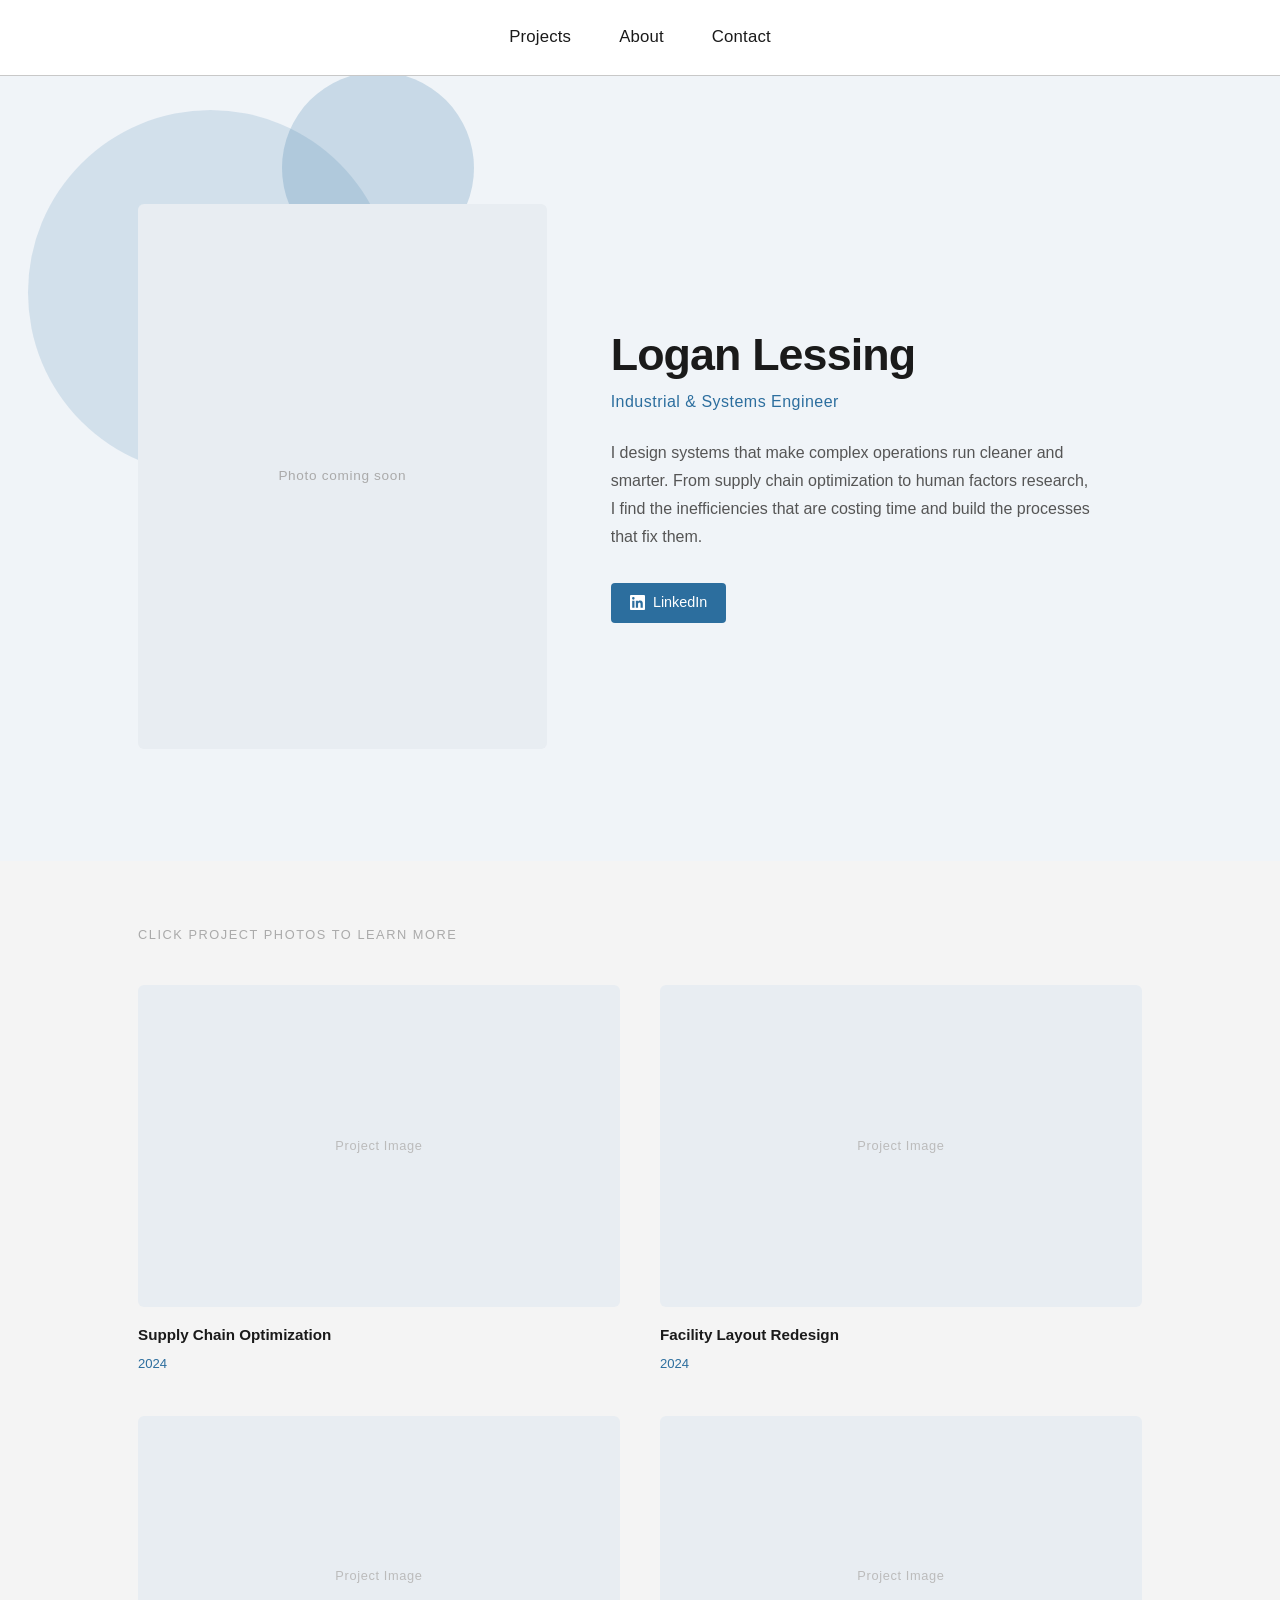
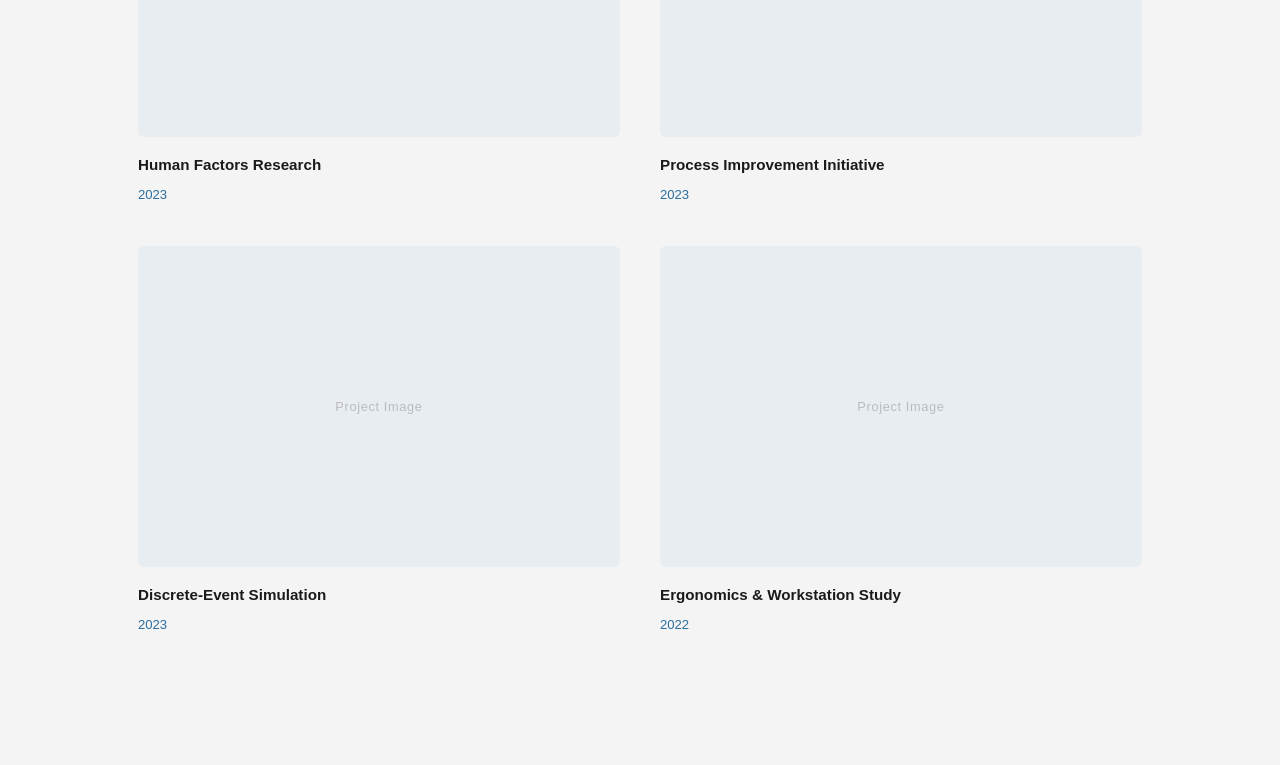
==== index.html @ df0fd189 "Base layout 6" ====
<!DOCTYPE html>
<html lang="en">
<head>
  <meta charset="UTF-8" />
  <meta name="viewport" content="width=device-width, initial-scale=1.0" />
  <title>Logan Lessing</title>
  <link rel="stylesheet" href="css/style.css" />
</head>
<body>

  <nav>
    <a class="nav-logo" href="index.html">Logan Lessing</a>
    <div class="nav-links">
      <a href="#projects">Projects</a>
      <a href="about.html">About</a>
      <a href="about.html#contact">Contact</a>
    </div>
  </nav>

  <!-- Hero -->
  <div class="hero-band">
  <section class="hero">
    <div class="hero-photo-wrap fade-up">
      <div class="deco-circles" aria-hidden="true">
        <span class="circle circle-1"></span>
        <span class="circle circle-2"></span>
        <span class="circle circle-3"></span>
      </div>
      <div class="hero-photo">
        <!-- Replace src with your actual photo, e.g. images/profile.jpg -->
        <img src="images/profile.jpg" alt="Logan Lessing"
             onerror="this.style.display='none'; this.nextElementSibling.style.display='block';" />
        <span class="placeholder-label">Photo coming soon</span>
      </div>
    </div>
    <div class="hero-text fade-up" style="transition-delay: 0.12s;">
      <h1>Logan Lessing</h1>
      <p class="title">Industrial &amp; Systems Engineer</p>
      <p class="bio">
        I design systems that make complex operations run cleaner and smarter.
        From supply chain optimization to human factors research, I find the inefficiencies
        that are costing time and build the processes that fix them.
      </p>
      <a class="linkedin-link" href="https://linkedin.com/in/loganlessing" target="_blank" rel="noopener">
        <svg width="15" height="15" viewBox="0 0 24 24" fill="currentColor" aria-hidden="true">
          <path d="M20.45 20.45h-3.55v-5.57c0-1.33-.03-3.04-1.85-3.04-1.86 0-2.14 1.45-2.14 2.95v5.66H9.36V9h3.41v1.56h.05c.47-.9 1.63-1.85 3.36-1.85 3.59 0 4.25 2.36 4.25 5.43v6.31zM5.34 7.43a2.06 2.06 0 1 1 0-4.12 2.06 2.06 0 0 1 0 4.12zm1.78 13.02H3.56V9h3.56v11.45zM22.23 0H1.77C.79 0 0 .77 0 1.72v20.56C0 23.23.79 24 1.77 24h20.46C23.21 24 24 23.23 24 22.28V1.72C24 .77 23.21 0 22.23 0z"/>
        </svg>
        LinkedIn
      </a>
    </div>
  </section>
  </div>

  <!-- Projects -->
  <section class="projects-section" id="projects">
    <div class="parallax-bg" aria-hidden="true"></div>
    <div class="projects-inner">
    <p class="section-label fade-up">Click project photos to learn more</p>

    <div class="project-grid">

      <a class="project-card fade-up" href="projects/supply-chain-optimization.html">
        <div class="card-image">
          <img src="images/supply-chain/cover.jpg" alt="Supply Chain Optimization"
               onerror="this.style.display='none'; this.nextElementSibling.style.display='block';" />
          <span class="placeholder-label">Project Image</span>
        </div>
        <div class="card-meta">
          <h3>Supply Chain Optimization</h3>
          <span class="year">2024</span>
        </div>
      </a>

      <a class="project-card fade-up" href="projects/facility-layout.html" style="transition-delay: 0.08s;">
        <div class="card-image">
          <img src="images/facility-layout/cover.jpg" alt="Facility Layout Redesign"
               onerror="this.style.display='none'; this.nextElementSibling.style.display='block';" />
          <span class="placeholder-label">Project Image</span>
        </div>
        <div class="card-meta">
          <h3>Facility Layout Redesign</h3>
          <span class="year">2024</span>
        </div>
      </a>

      <a class="project-card fade-up" href="projects/human-factors.html" style="transition-delay: 0.16s;">
        <div class="card-image">
          <img src="images/human-factors/cover.jpg" alt="Human Factors Research"
               onerror="this.style.display='none'; this.nextElementSibling.style.display='block';" />
          <span class="placeholder-label">Project Image</span>
        </div>
        <div class="card-meta">
          <h3>Human Factors Research</h3>
          <span class="year">2023</span>
        </div>
      </a>

      <a class="project-card fade-up" href="projects/process-improvement.html">
        <div class="card-image">
          <img src="images/process-improvement/cover.jpg" alt="Process Improvement"
               onerror="this.style.display='none'; this.nextElementSibling.style.display='block';" />
          <span class="placeholder-label">Project Image</span>
        </div>
        <div class="card-meta">
          <h3>Process Improvement Initiative</h3>
          <span class="year">2023</span>
        </div>
      </a>

      <a class="project-card fade-up" href="projects/simulation-model.html" style="transition-delay: 0.08s;">
        <div class="card-image">
          <img src="images/simulation-model/cover.jpg" alt="Simulation Model"
               onerror="this.style.display='none'; this.nextElementSibling.style.display='block';" />
          <span class="placeholder-label">Project Image</span>
        </div>
        <div class="card-meta">
          <h3>Discrete-Event Simulation</h3>
          <span class="year">2023</span>
        </div>
      </a>

      <a class="project-card fade-up" href="projects/ergonomics-study.html" style="transition-delay: 0.16s;">
        <div class="card-image">
          <img src="images/ergonomics-study/cover.jpg" alt="Ergonomics Study"
               onerror="this.style.display='none'; this.nextElementSibling.style.display='block';" />
          <span class="placeholder-label">Project Image</span>
        </div>
        <div class="card-meta">
          <h3>Ergonomics &amp; Workstation Study</h3>
          <span class="year">2022</span>
        </div>
      </a>

    </div>
    </div>
  </section>

  <script>
    const observer = new IntersectionObserver((entries) => {
      entries.forEach(entry => {
        if (entry.isIntersecting) {
          entry.target.classList.add('visible');
          observer.unobserve(entry.target);
        }
      });
    }, { threshold: 0.08 });

    document.querySelectorAll('.fade-up').forEach(el => observer.observe(el));

    // Parallax background on projects section
    const parallaxBg = document.querySelector('.parallax-bg');
    const projectsSection = document.querySelector('.projects-section');
    if (parallaxBg && projectsSection) {
      function updateParallax() {
        const rect = projectsSection.getBoundingClientRect();
        parallaxBg.style.transform = `translateY(${rect.top * 0.25}px)`;
      }
      window.addEventListener('scroll', updateParallax, { passive: true });
      updateParallax();
    }
  </script>

</body>
</html>
---- css/style.css ----
/* ── Reset & Base ── */
*, *::before, *::after {
  box-sizing: border-box;
  margin: 0;
  padding: 0;
}

html {
  scroll-behavior: smooth;
}

body {
  font-family: -apple-system, BlinkMacSystemFont, "Segoe UI", Helvetica, Arial, sans-serif;
  background: #ffffff;
  color: #1a1a1a;
  line-height: 1.6;
  font-size: 16px;
}

a {
  color: inherit;
  text-decoration: none;
}

img {
  display: block;
  max-width: 100%;
}

/* ── Nav ── */
nav {
  display: flex;
  align-items: center;
  justify-content: center;
  padding: 1.5rem 2rem;
  position: sticky;
  top: 0;
  background: rgba(255, 255, 255, 0.92);
  backdrop-filter: blur(8px);
  z-index: 100;
  border-bottom: 1px solid #c8c8c8;
}

.nav-logo {
  display: none;
}

.nav-links {
  display: flex;
  gap: 3rem;
}

.nav-links a {
  font-size: 1.05rem;
  font-weight: 500;
  color: #1a1a1a;
  letter-spacing: 0.01em;
  transition: color 0.2s;
}

.nav-links a:hover {
  color: #2c6e9e;
}

/* ── Decorative Circles ── */
.deco-circles {
  position: absolute;
  inset: 0;
  z-index: 0;
  pointer-events: none;
  overflow: visible;
}

.deco-circles .circle {
  position: absolute;
  border-radius: 50%;
  background: #2c6e9e;
}

.deco-circles .circle-1 { width: 72%; aspect-ratio: 1; opacity: 0.15; top: -8%; left: -12%; }
.deco-circles .circle-2 { width: 55%; aspect-ratio: 1; opacity: 0.12; top: 28%; left: 22%; }
.deco-circles .circle-3 { width: 38%; aspect-ratio: 1; opacity: 0.20; top: -14%; left: 38%; }

/* ── Scroll Fade-In ── */
.fade-up {
  opacity: 0;
  transform: translateY(24px);
  transition: opacity 0.6s ease, transform 0.6s ease;
}

.fade-up.visible {
  opacity: 1;
  transform: translateY(0);
}

/* ── Hero ── */
.hero-band {
  background: #f0f4f8;
}

.hero {
  display: grid;
  grid-template-columns: 1fr 1.3fr;
  gap: 4rem;
  align-items: center;
  max-width: 1100px;
  margin: 0 auto;
  padding: 8rem 3rem 7rem;
}

.hero-photo-wrap {
  position: relative;
}

.hero-photo-wrap > .deco-circles {
  top: -8%;
  left: -12%;
  width: 124%;
  height: 116%;
}

.hero-photo {
  position: relative;
  z-index: 1;
  width: 100%;
  aspect-ratio: 3 / 4;
  background: #e8edf2;
  border-radius: 6px;
  overflow: hidden;
  display: flex;
  align-items: center;
  justify-content: center;
}

.hero-photo img {
  width: 100%;
  height: 100%;
  object-fit: cover;
}

.hero-photo .placeholder-label {
  color: #aaa;
  font-size: 0.85rem;
  letter-spacing: 0.05em;
}

.hero-text h1 {
  font-size: 2.8rem;
  font-weight: 700;
  line-height: 1.15;
  letter-spacing: -0.02em;
  margin-bottom: 0.5rem;
}

.hero-text .title {
  font-size: 1rem;
  color: #2c6e9e;
  font-weight: 500;
  margin-bottom: 1.5rem;
  letter-spacing: 0.03em;
}

.hero-text .bio {
  font-size: 1rem;
  color: #555;
  line-height: 1.75;
  margin-bottom: 2rem;
  max-width: 480px;
}

.hero-text .linkedin-link {
  display: inline-flex;
  align-items: center;
  gap: 0.5rem;
  font-size: 0.9rem;
  font-weight: 500;
  color: #fff;
  background: #2c6e9e;
  padding: 0.55rem 1.2rem;
  border-radius: 4px;
  transition: background 0.2s;
}

.hero-text .linkedin-link:hover {
  background: #245d87;
}

/* ── Section Headers ── */
.section-header {
  max-width: 1100px;
  margin: 0 auto;
  padding: 0 3rem;
  margin-bottom: 2.5rem;
}

.section-header h2 {
  font-size: 1rem;
  font-weight: 500;
  color: #aaa;
  letter-spacing: 0.1em;
  text-transform: uppercase;
}

/* ── Project Grid ── */
.projects-section {
  position: relative;
  overflow: hidden;
  padding: 4rem 0 8rem;
}

.parallax-bg {
  position: absolute;
  top: -15%;
  left: 0;
  right: 0;
  bottom: -15%;
  background: #f4f4f4;
  z-index: 0;
  will-change: transform;
}

.projects-section > *:not(.parallax-bg) {
  position: relative;
  z-index: 1;
}

.projects-inner {
  max-width: 1100px;
  margin: 0 auto;
  padding: 0 3rem;
}

.projects-section .section-label {
  font-size: 0.8rem;
  font-weight: 500;
  color: #aaa;
  letter-spacing: 0.12em;
  text-transform: uppercase;
  margin-bottom: 2.5rem;
}

.project-grid {
  display: grid;
  grid-template-columns: repeat(2, 1fr);
  gap: 2.5rem;
}

.project-card {
  display: block;
  cursor: pointer;
}

.card-image {
  width: 100%;
  aspect-ratio: 3 / 2;
  background: #e8edf2;
  border-radius: 6px;
  overflow: hidden;
  margin-bottom: 1rem;
  transition: box-shadow 0.25s ease, transform 0.25s ease;
  display: flex;
  align-items: center;
  justify-content: center;
}

.card-image img {
  width: 100%;
  height: 100%;
  object-fit: cover;
  transition: transform 0.35s ease;
}

.project-card:hover .card-image {
  box-shadow: 0 8px 30px rgba(0, 0, 0, 0.1);
  transform: translateY(-3px);
}

.project-card:hover .card-image img {
  transform: scale(1.03);
}

.card-image .placeholder-label {
  color: #bbb;
  font-size: 0.8rem;
  letter-spacing: 0.05em;
}

.card-meta h3 {
  font-size: 0.95rem;
  font-weight: 600;
  color: #1a1a1a;
  margin-bottom: 0.2rem;
}

.card-meta .year {
  font-size: 0.82rem;
  color: #2c6e9e;
  font-weight: 500;
}

/* ── About Page ── */
.about-page {
  max-width: 760px;
  margin: 0 auto;
  padding: 7rem 3rem 8rem;
}

.about-page h1 {
  font-size: 2.2rem;
  font-weight: 700;
  letter-spacing: -0.02em;
  margin-bottom: 2.5rem;
}

.about-bio {
  font-size: 1.05rem;
  color: #444;
  line-height: 1.85;
  margin-bottom: 3rem;
}

.about-bio p + p {
  margin-top: 1.25rem;
}

.about-links {
  display: flex;
  flex-direction: column;
  gap: 1rem;
  margin-bottom: 3rem;
}

.about-link {
  display: inline-flex;
  align-items: center;
  gap: 0.5rem;
  font-size: 0.92rem;
  color: #2c6e9e;
  width: fit-content;
  border-bottom: 1px solid transparent;
  transition: border-color 0.2s;
}

.about-link:hover {
  border-color: #2c6e9e;
}

.resume-btn {
  display: inline-block;
  padding: 0.75rem 1.75rem;
  background: #2c6e9e;
  color: #fff;
  border-radius: 4px;
  font-size: 0.9rem;
  font-weight: 500;
  letter-spacing: 0.02em;
  transition: background 0.2s;
}

.resume-btn:hover {
  background: #245d87;
}

/* ── Project Page ── */
.project-page {
  max-width: 860px;
  margin: 0 auto;
  padding: 6rem 3rem 8rem;
}

.project-page .back-link {
  display: inline-flex;
  align-items: center;
  gap: 0.4rem;
  font-size: 0.85rem;
  color: #aaa;
  margin-bottom: 3rem;
  transition: color 0.2s;
}

.project-page .back-link:hover {
  color: #2c6e9e;
}

.project-header {
  position: relative;
  margin-bottom: 4rem;
  padding-left: 0;
  overflow: visible;
}

.project-header > .deco-circles {
  top: -60%;
  left: -6%;
  width: 60%;
  height: 280%;
}

.project-header h1,
.project-header .year {
  position: relative;
  z-index: 1;
}

.project-header h1 {
  font-size: 2.4rem;
  font-weight: 700;
  letter-spacing: -0.02em;
  line-height: 1.2;
  margin-bottom: 0.5rem;
}

.project-header .year {
  font-size: 0.9rem;
  color: #aaa;
}

.project-section {
  margin-bottom: 3.5rem;
}

.project-section h2 {
  font-size: 0.8rem;
  font-weight: 500;
  color: #aaa;
  letter-spacing: 0.12em;
  text-transform: uppercase;
  margin-bottom: 1rem;
}

.project-section h3 {
  font-size: 1.15rem;
  font-weight: 600;
  color: #1a1a1a;
  letter-spacing: -0.01em;
  margin-bottom: 0.9rem;
  padding-left: 0.85rem;
  border-left: 3px solid #2c6e9e;
}

.project-section p {
  font-size: 1rem;
  color: #444;
  line-height: 1.8;
}

.project-section p + p {
  margin-top: 1rem;
}

.project-image {
  width: 100%;
  aspect-ratio: 16 / 9;
  background: #e8edf2;
  border-radius: 6px;
  overflow: hidden;
  margin: 2rem 0;
  display: flex;
  align-items: center;
  justify-content: center;
}

.project-image img {
  width: 100%;
  height: 100%;
  object-fit: cover;
}

.project-image .placeholder-label {
  color: #bbb;
  font-size: 0.85rem;
  letter-spacing: 0.05em;
}

.image-caption {
  font-size: 0.82rem;
  color: #aaa;
  margin-top: -1.2rem;
  margin-bottom: 2rem;
}

.tags {
  display: flex;
  flex-wrap: wrap;
  gap: 0.5rem;
  margin-top: 1rem;
}

.tag {
  display: inline-block;
  padding: 0.3rem 0.75rem;
  background: #eef4fa;
  color: #2c6e9e;
  border-radius: 3px;
  font-size: 0.8rem;
  font-weight: 500;
  letter-spacing: 0.02em;
}

/* ── Project Links ── */
.project-links {
  display: flex;
  flex-wrap: wrap;
  gap: 0.75rem;
  margin-bottom: 2.5rem;
}

.project-link {
  display: inline-flex;
  align-items: center;
  gap: 0.35rem;
  font-size: 0.85rem;
  color: #2c6e9e;
  border: 1px solid #c7dcee;
  border-radius: 4px;
  padding: 0.35rem 0.8rem;
  transition: background 0.18s, border-color 0.18s;
}

.project-link:hover {
  background: #eef4fa;
  border-color: #2c6e9e;
}

/* ── YouTube Embed ── */
.video-embed {
  width: 100%;
  aspect-ratio: 16 / 9;
  border-radius: 6px;
  overflow: hidden;
  margin: 2rem 0;
  background: #e8edf2;
}

.video-embed iframe {
  width: 100%;
  height: 100%;
  border: none;
  display: block;
}

/* ── Resume Embed ── */
.resume-embed-wrapper {
  margin-top: 2.5rem;
}

.resume-embed-wrapper h2 {
  font-size: 0.8rem;
  font-weight: 500;
  color: #aaa;
  letter-spacing: 0.12em;
  text-transform: uppercase;
  margin-bottom: 1.25rem;
}

.resume-embed-frame {
  width: 100%;
  height: 1000px;
  border: 1px solid #e8e8e8;
  border-radius: 6px;
  display: block;
  background: #fafafa;
}

.resume-embed-placeholder {
  width: 100%;
  height: 300px;
  border: 1px dashed #ccc;
  border-radius: 6px;
  display: flex;
  align-items: center;
  justify-content: center;
  color: #bbb;
  font-size: 0.85rem;
  letter-spacing: 0.04em;
  background: #fafafa;
}

/* ── 3D Model Canvas ── */
.model-canvas {
  width: 100%;
  height: 360px;
  border-radius: 6px;
  background: #f5f7fa;
  display: block;
  margin: 2rem 0;
}

/* ── Divider ── */
.divider {
  border: none;
  border-top: 1px solid #c8c8c8;
  margin: 4rem 0;
}

/* ── Responsive ── */
@media (max-width: 700px) {
  nav {
    padding: 1.2rem 1.5rem;
  }

  .hero {
    grid-template-columns: 1fr;
    padding: 4rem 1.5rem 3rem;
    gap: 2.5rem;
  }

  .hero-photo {
    aspect-ratio: 1 / 1;
    max-width: 260px;
  }

  .hero-text h1 {
    font-size: 2rem;
  }

  .projects-section {
    padding: 1rem 1.5rem 5rem;
  }

  .project-grid {
    grid-template-columns: 1fr;
  }

  .about-page,
  .project-page {
    padding: 4rem 1.5rem 5rem;
  }
}
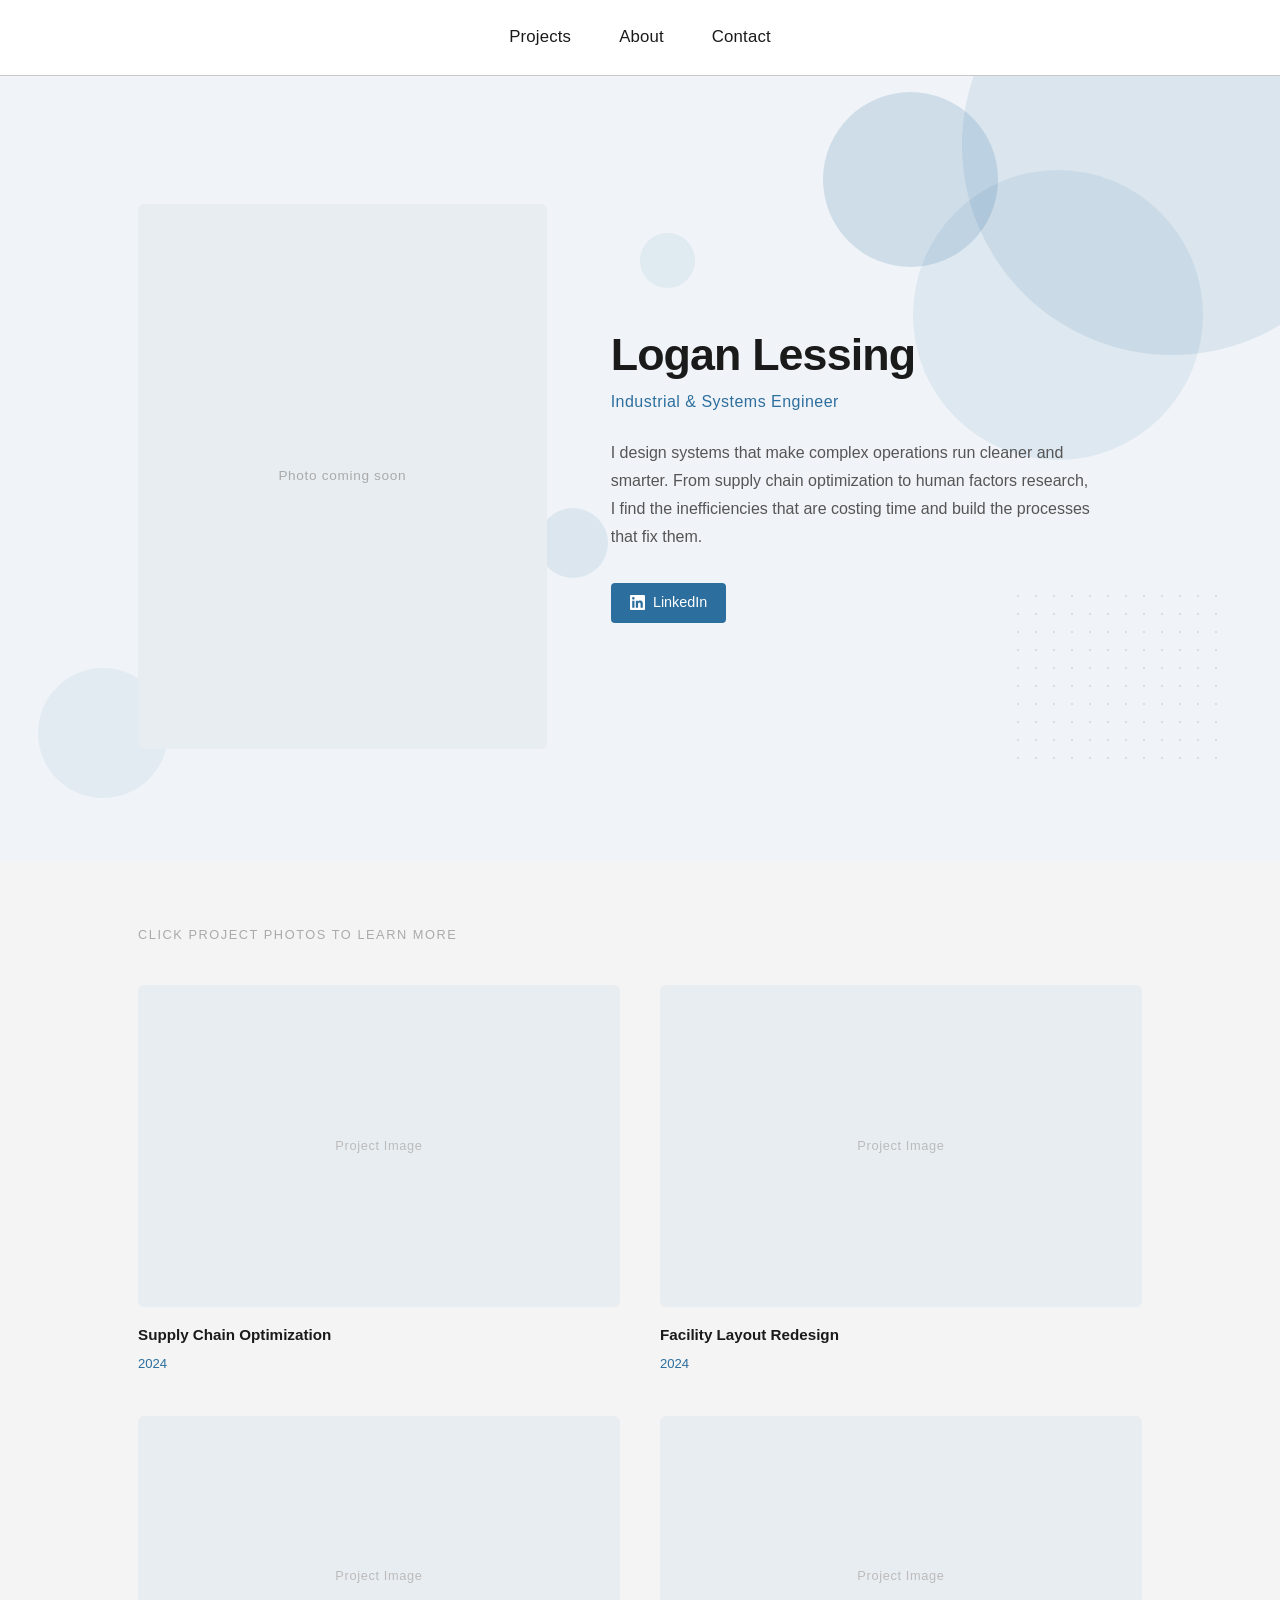
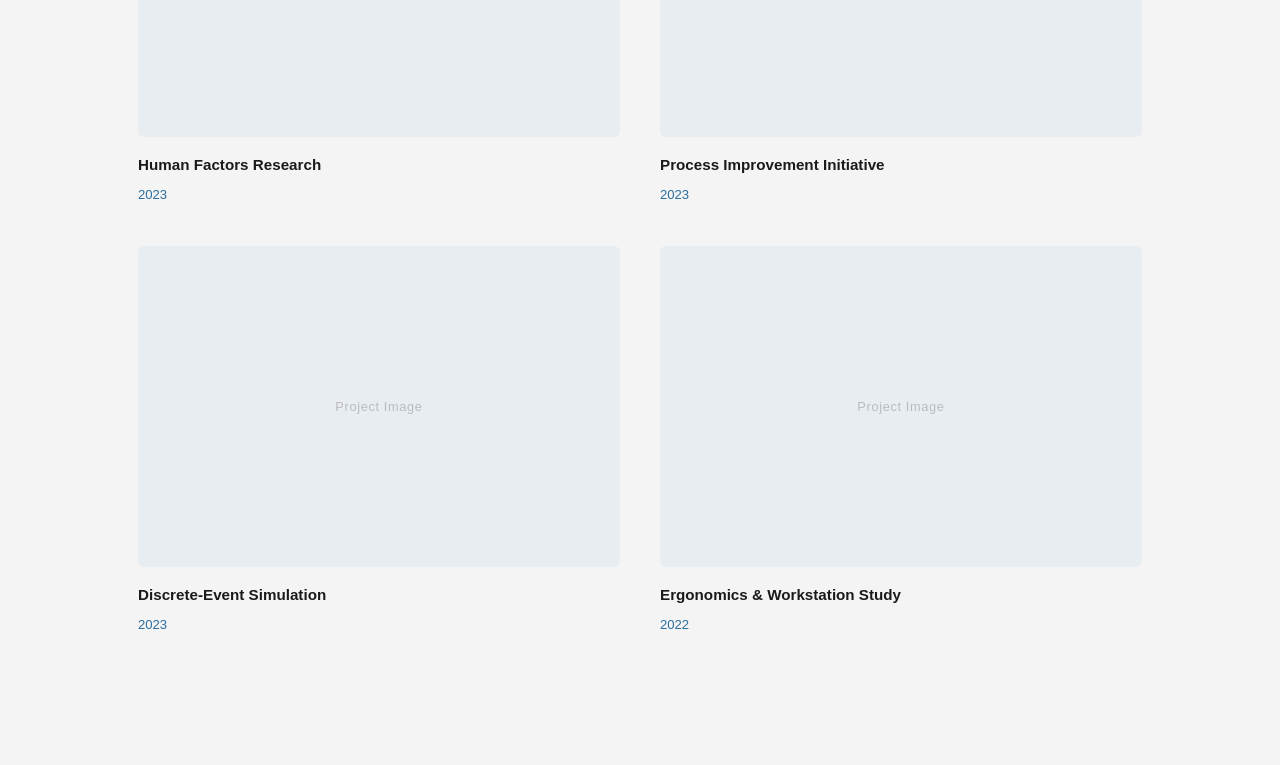
==== commit 46588e0a: "Base layout 7" ====
--- a/index.html
+++ b/index.html
@@ -19,13 +19,17 @@
 
   <!-- Hero -->
   <div class="hero-band">
+    <div class="hero-deco" aria-hidden="true">
+      <span class="hd-c1" data-speed="-0.12"></span>
+      <span class="hd-c2" data-speed="-0.08"></span>
+      <span class="hd-c3" data-speed="-0.18"></span>
+      <span class="hd-c4" data-speed="-0.06"></span>
+      <span class="hd-c5" data-speed="-0.10"></span>
+      <span class="hd-c6" data-speed="-0.14"></span>
+      <div class="hd-dots" data-speed="-0.07"></div>
+    </div>
   <section class="hero">
     <div class="hero-photo-wrap fade-up">
-      <div class="deco-circles" aria-hidden="true">
-        <span class="circle circle-1"></span>
-        <span class="circle circle-2"></span>
-        <span class="circle circle-3"></span>
-      </div>
       <div class="hero-photo">
         <!-- Replace src with your actual photo, e.g. images/profile.jpg -->
         <img src="images/profile.jpg" alt="Logan Lessing"
@@ -147,6 +151,18 @@
 
     document.querySelectorAll('.fade-up').forEach(el => observer.observe(el));
 
+    // Parallax — hero deco elements
+    const decoEls = document.querySelectorAll('[data-speed]');
+    function updateHeroParallax() {
+      const scrolled = window.scrollY;
+      decoEls.forEach(el => {
+        el.style.transform = `translateY(${scrolled * parseFloat(el.dataset.speed)}px)`;
+      });
+    }
+    if (decoEls.length) {
+      window.addEventListener('scroll', updateHeroParallax, { passive: true });
+    }
+
     // Parallax background on projects section
     const parallaxBg = document.querySelector('.parallax-bg');
     const projectsSection = document.querySelector('.projects-section');
--- a/css/style.css
+++ b/css/style.css
@@ -95,10 +95,72 @@
 
 /* ── Hero ── */
 .hero-band {
+  position: relative;
+  overflow: hidden;
   background: #f0f4f8;
 }
 
+.hero-deco {
+  position: absolute;
+  inset: 0;
+  z-index: 0;
+  pointer-events: none;
+  overflow: hidden;
+}
+
+/* Main cluster — top-right, opposite from photo */
+.hd-c1 {
+  position: absolute;
+  width: 420px; aspect-ratio: 1; border-radius: 50%;
+  background: #2c6e9e; opacity: 0.11;
+  top: -18%; right: -8%;
+}
+.hd-c2 {
+  position: absolute;
+  width: 290px; aspect-ratio: 1; border-radius: 50%;
+  background: #2c6e9e; opacity: 0.09;
+  top: 12%; right: 6%;
+}
+.hd-c3 {
+  position: absolute;
+  width: 175px; aspect-ratio: 1; border-radius: 50%;
+  background: #2c6e9e; opacity: 0.17;
+  top: 2%; right: 22%;
+}
+
+/* Fill elements — bottom-left and midfield */
+.hd-c4 {
+  position: absolute;
+  width: 130px; aspect-ratio: 1; border-radius: 50%;
+  background: #2c6e9e; opacity: 0.07;
+  bottom: 8%; left: 3%;
+}
+.hd-c5 {
+  position: absolute;
+  width: 70px; aspect-ratio: 1; border-radius: 50%;
+  background: #2c6e9e; opacity: 0.10;
+  top: 55%; left: 42%;
+}
+.hd-c6 {
+  position: absolute;
+  width: 55px; aspect-ratio: 1; border-radius: 50%;
+  background: #2c6e9e; opacity: 0.08;
+  top: 20%; left: 50%;
+}
+
+/* Dot grid fill */
+.hd-dots {
+  position: absolute;
+  width: 220px; height: 180px;
+  bottom: 12%; right: 4%;
+  background-image: radial-gradient(circle, rgba(44,110,158,0.28) 1.5px, transparent 1.5px);
+  background-size: 18px 18px;
+  opacity: 0.55;
+}
+
 .hero {
+  position: relative;
+  z-index: 1;
   display: grid;
   grid-template-columns: 1fr 1.3fr;
   gap: 4rem;
@@ -110,13 +172,6 @@
 
 .hero-photo-wrap {
   position: relative;
-}
-
-.hero-photo-wrap > .deco-circles {
-  top: -8%;
-  left: -12%;
-  width: 124%;
-  height: 116%;
 }
 
 .hero-photo {
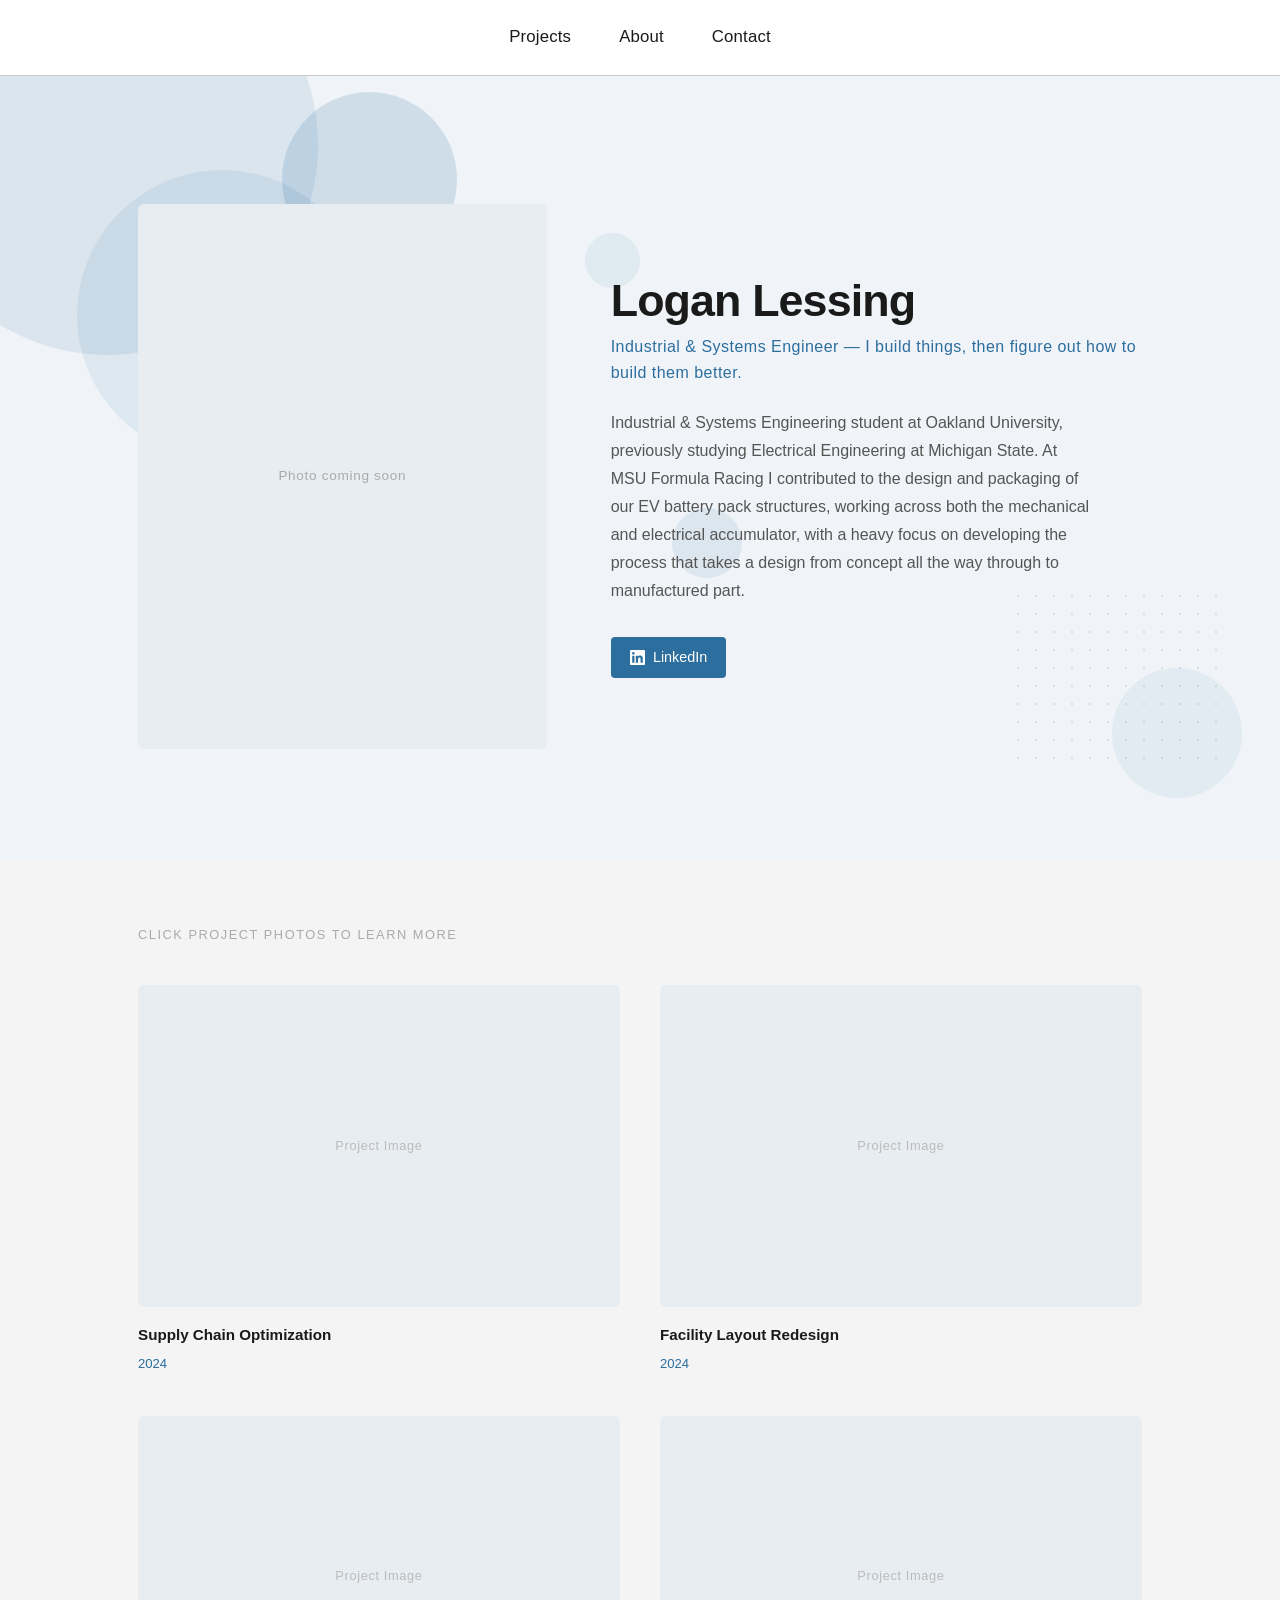
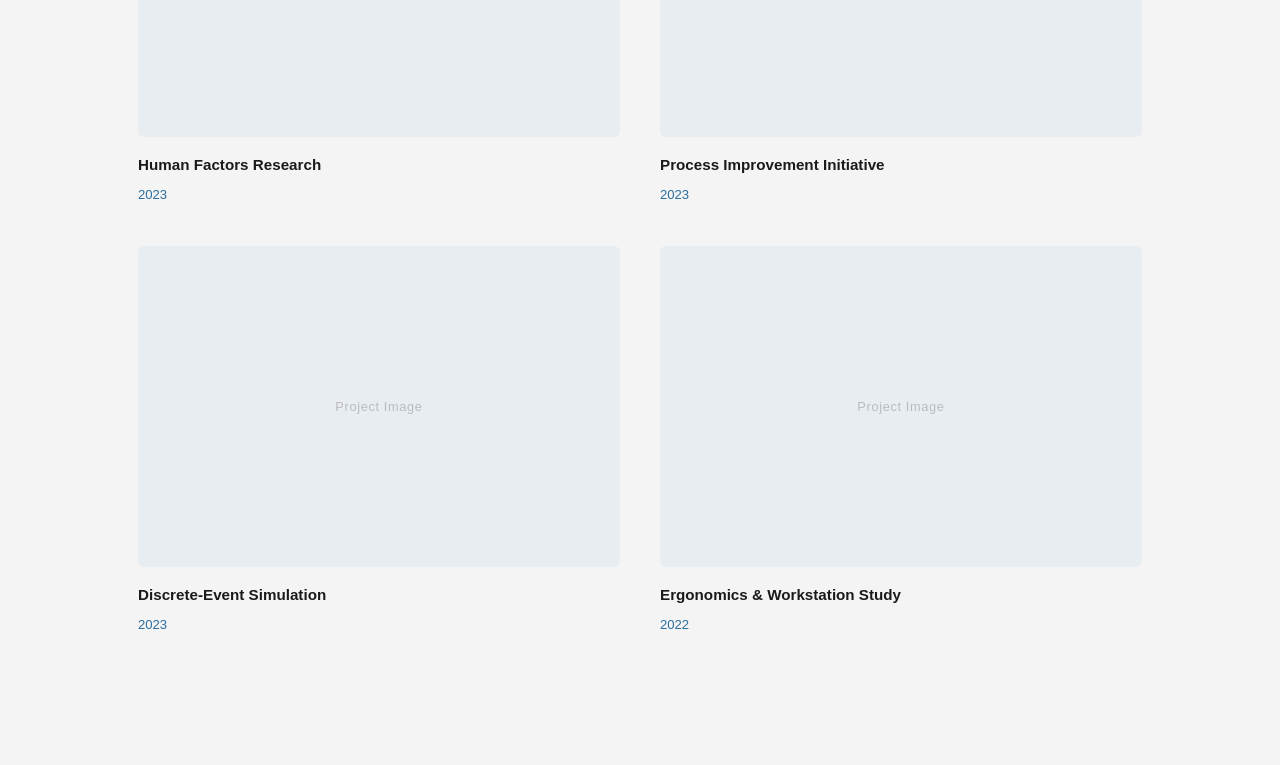
==== commit 7a5ff4ae: "Base layout 8" ====
--- a/index.html
+++ b/index.html
@@ -39,11 +39,9 @@
     </div>
     <div class="hero-text fade-up" style="transition-delay: 0.12s;">
       <h1>Logan Lessing</h1>
-      <p class="title">Industrial &amp; Systems Engineer</p>
+      <p class="title">Industrial &amp; Systems Engineer — I build things, then figure out how to build them better.</p>
       <p class="bio">
-        I design systems that make complex operations run cleaner and smarter.
-        From supply chain optimization to human factors research, I find the inefficiencies
-        that are costing time and build the processes that fix them.
+        Industrial &amp; Systems Engineering student at Oakland University, previously studying Electrical Engineering at Michigan State. At MSU Formula Racing I contributed to the design and packaging of our EV battery pack structures, working across both the mechanical and electrical accumulator, with a heavy focus on developing the process that takes a design from concept all the way through to manufactured part.
       </p>
       <a class="linkedin-link" href="https://linkedin.com/in/loganlessing" target="_blank" rel="noopener">
         <svg width="15" height="15" viewBox="0 0 24 24" fill="currentColor" aria-hidden="true">
@@ -151,29 +149,32 @@
 
     document.querySelectorAll('.fade-up').forEach(el => observer.observe(el));
 
-    // Parallax — hero deco elements
+    // Parallax — rAF-throttled scroll handler
     const decoEls = document.querySelectorAll('[data-speed]');
-    function updateHeroParallax() {
+    const parallaxBg = document.querySelector('.parallax-bg');
+    const projectsSection = document.querySelector('.projects-section');
+    let rafPending = false;
+
+    function runParallax() {
       const scrolled = window.scrollY;
       decoEls.forEach(el => {
         el.style.transform = `translateY(${scrolled * parseFloat(el.dataset.speed)}px)`;
       });
-    }
-    if (decoEls.length) {
-      window.addEventListener('scroll', updateHeroParallax, { passive: true });
-    }
-
-    // Parallax background on projects section
-    const parallaxBg = document.querySelector('.parallax-bg');
-    const projectsSection = document.querySelector('.projects-section');
-    if (parallaxBg && projectsSection) {
-      function updateParallax() {
+      if (parallaxBg && projectsSection) {
         const rect = projectsSection.getBoundingClientRect();
         parallaxBg.style.transform = `translateY(${rect.top * 0.25}px)`;
       }
-      window.addEventListener('scroll', updateParallax, { passive: true });
-      updateParallax();
+      rafPending = false;
     }
+
+    window.addEventListener('scroll', () => {
+      if (!rafPending) {
+        rafPending = true;
+        requestAnimationFrame(runParallax);
+      }
+    }, { passive: true });
+
+    runParallax();
   </script>
 
 </body>
--- a/css/style.css
+++ b/css/style.css
@@ -108,44 +108,44 @@
   overflow: hidden;
 }
 
-/* Main cluster — top-right, opposite from photo */
+/* Main cluster — top-left, same corner as photo */
 .hd-c1 {
   position: absolute;
   width: 420px; aspect-ratio: 1; border-radius: 50%;
   background: #2c6e9e; opacity: 0.11;
-  top: -18%; right: -8%;
+  top: -18%; left: -8%;
 }
 .hd-c2 {
   position: absolute;
   width: 290px; aspect-ratio: 1; border-radius: 50%;
   background: #2c6e9e; opacity: 0.09;
-  top: 12%; right: 6%;
+  top: 12%; left: 6%;
 }
 .hd-c3 {
   position: absolute;
   width: 175px; aspect-ratio: 1; border-radius: 50%;
   background: #2c6e9e; opacity: 0.17;
-  top: 2%; right: 22%;
-}
-
-/* Fill elements — bottom-left and midfield */
+  top: 2%; left: 22%;
+}
+
+/* Fill elements — bottom-right and midfield */
 .hd-c4 {
   position: absolute;
   width: 130px; aspect-ratio: 1; border-radius: 50%;
   background: #2c6e9e; opacity: 0.07;
-  bottom: 8%; left: 3%;
+  bottom: 8%; right: 3%;
 }
 .hd-c5 {
   position: absolute;
   width: 70px; aspect-ratio: 1; border-radius: 50%;
   background: #2c6e9e; opacity: 0.10;
-  top: 55%; left: 42%;
+  top: 55%; right: 42%;
 }
 .hd-c6 {
   position: absolute;
   width: 55px; aspect-ratio: 1; border-radius: 50%;
   background: #2c6e9e; opacity: 0.08;
-  top: 20%; left: 50%;
+  top: 20%; right: 50%;
 }
 
 /* Dot grid fill */
@@ -552,6 +552,21 @@
   letter-spacing: 0.02em;
 }
 
+/* ── Inline Tool Mention ── */
+.tool-mention {
+  color: #2c6e9e;
+  font-weight: 500;
+}
+
+/* ── Experience Source ── */
+.experience-source {
+  font-size: 0.88rem;
+  font-style: italic;
+  color: #888;
+  margin-top: 0.6rem;
+  margin-bottom: 2rem;
+}
+
 /* ── Project Links ── */
 .project-links {
   display: flex;
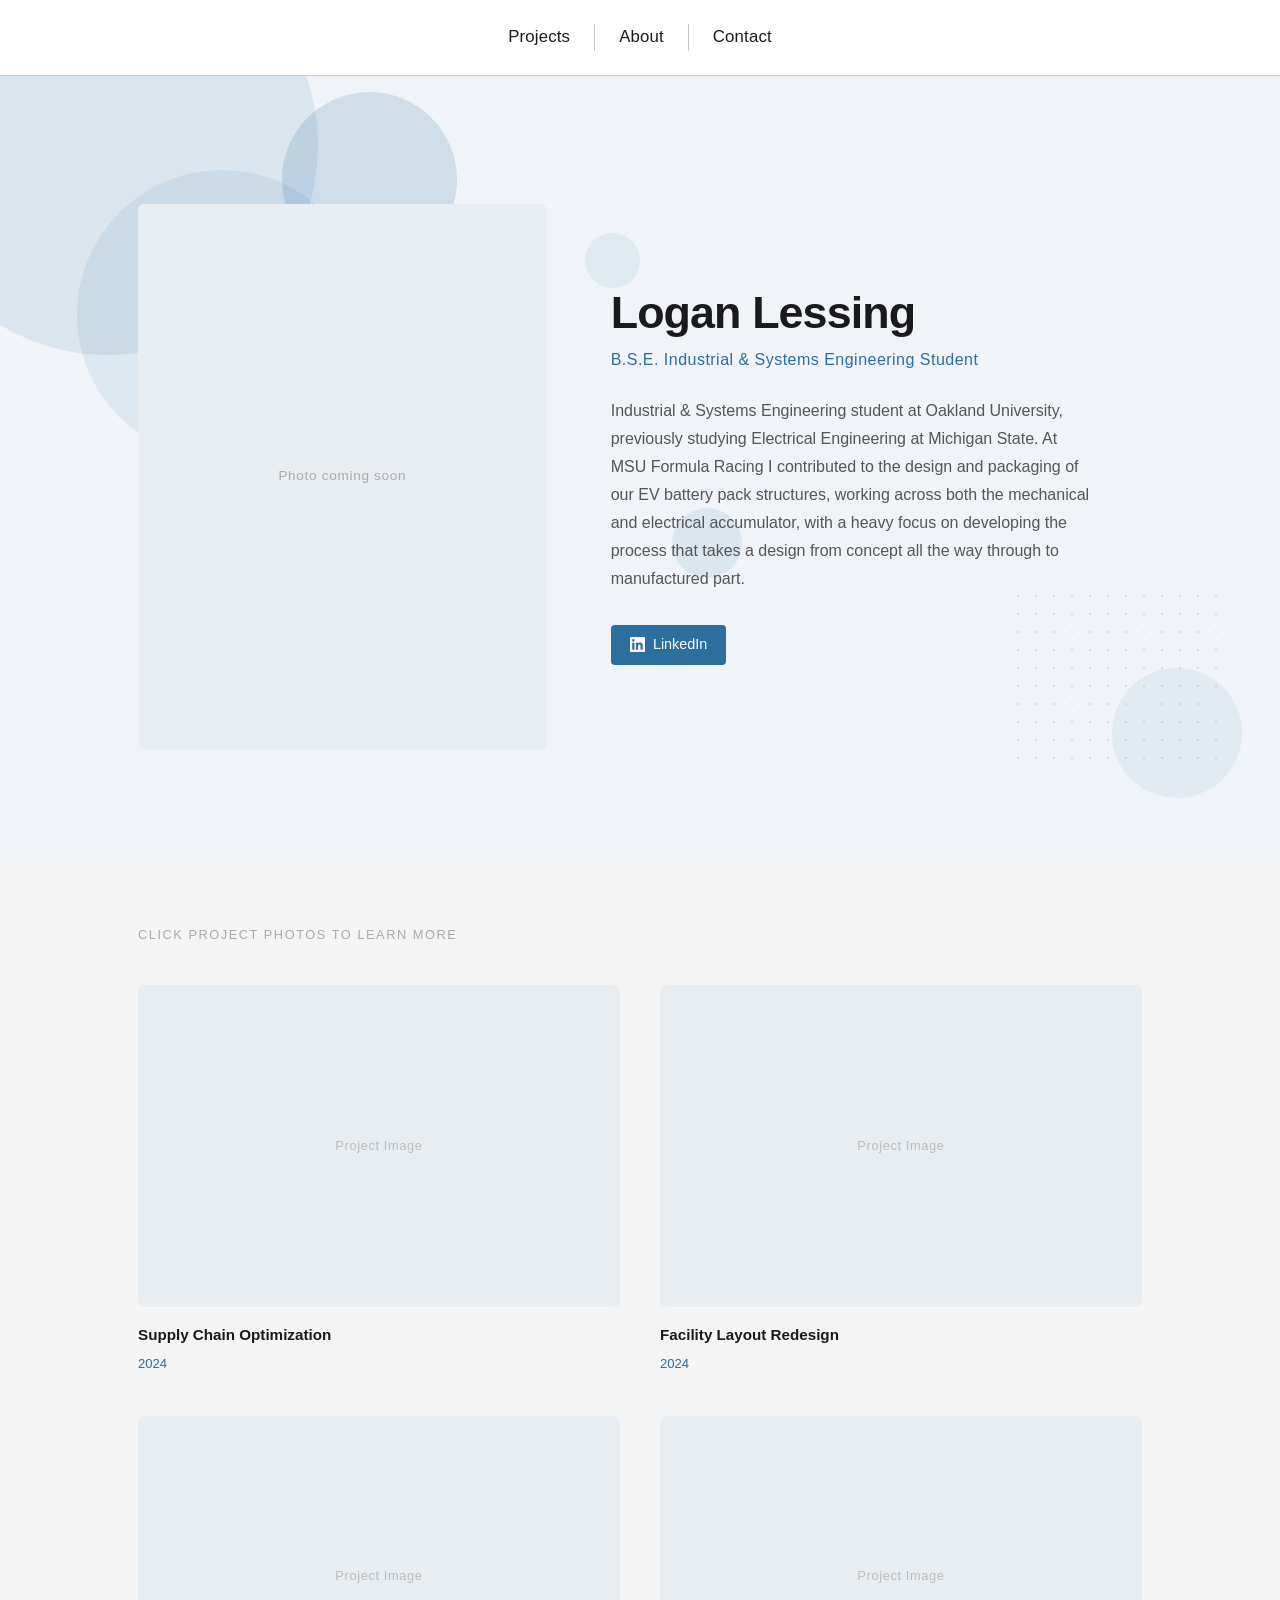
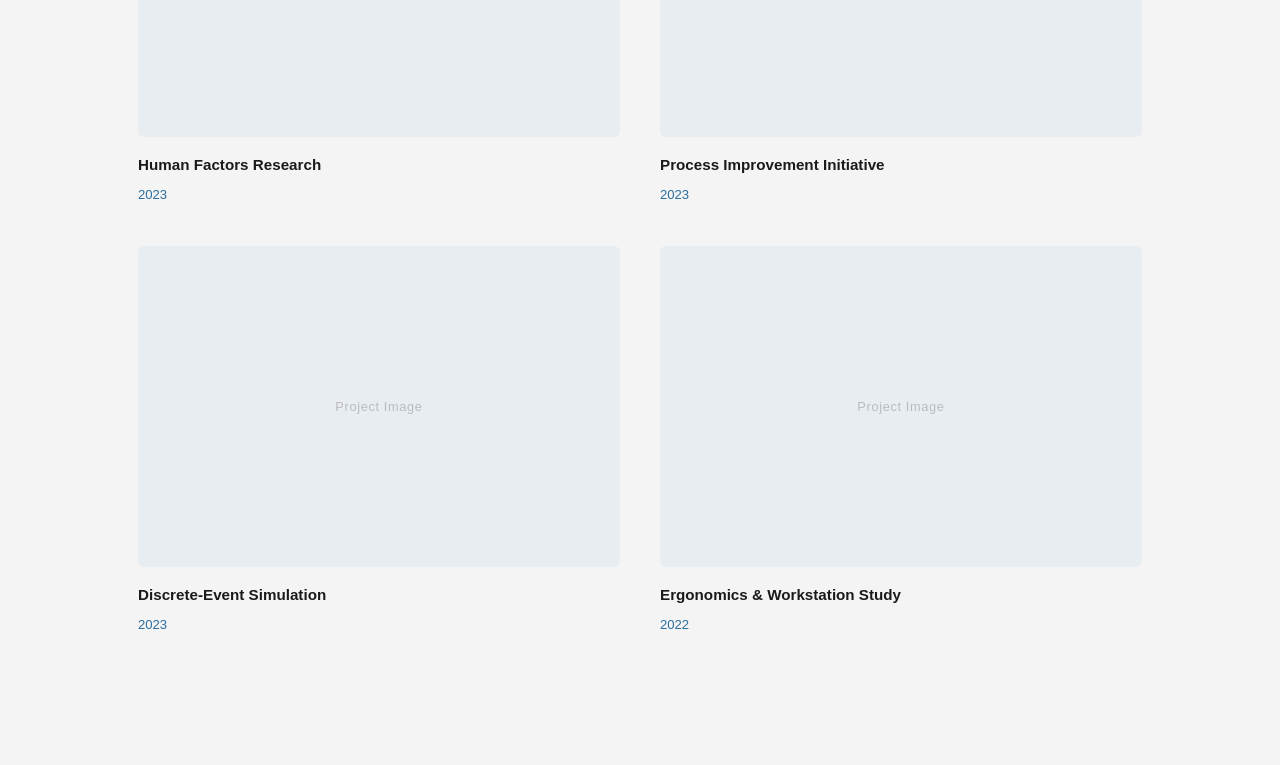
==== commit 73a5d1e7: "Base layout 9" ====
--- a/index.html
+++ b/index.html
@@ -20,13 +20,13 @@
   <!-- Hero -->
   <div class="hero-band">
     <div class="hero-deco" aria-hidden="true">
-      <span class="hd-c1" data-speed="-0.12"></span>
-      <span class="hd-c2" data-speed="-0.08"></span>
-      <span class="hd-c3" data-speed="-0.18"></span>
-      <span class="hd-c4" data-speed="-0.06"></span>
-      <span class="hd-c5" data-speed="-0.10"></span>
-      <span class="hd-c6" data-speed="-0.14"></span>
-      <div class="hd-dots" data-speed="-0.07"></div>
+      <span class="hd-c1" data-speed="-0.24"></span>
+      <span class="hd-c2" data-speed="-0.16"></span>
+      <span class="hd-c3" data-speed="-0.36"></span>
+      <span class="hd-c4" data-speed="-0.12"></span>
+      <span class="hd-c5" data-speed="-0.20"></span>
+      <span class="hd-c6" data-speed="-0.28"></span>
+      <div class="hd-dots" data-speed="-0.14"></div>
     </div>
   <section class="hero">
     <div class="hero-photo-wrap fade-up">
@@ -39,7 +39,7 @@
     </div>
     <div class="hero-text fade-up" style="transition-delay: 0.12s;">
       <h1>Logan Lessing</h1>
-      <p class="title">Industrial &amp; Systems Engineer — I build things, then figure out how to build them better.</p>
+      <p class="title">B.S.E. Industrial &amp; Systems Engineering Student</p>
       <p class="bio">
         Industrial &amp; Systems Engineering student at Oakland University, previously studying Electrical Engineering at Michigan State. At MSU Formula Racing I contributed to the design and packaging of our EV battery pack structures, working across both the mechanical and electrical accumulator, with a heavy focus on developing the process that takes a design from concept all the way through to manufactured part.
       </p>
--- a/css/style.css
+++ b/css/style.css
@@ -47,10 +47,11 @@
 
 .nav-links {
   display: flex;
-  gap: 3rem;
+  gap: 0;
 }
 
 .nav-links a {
+  padding: 0 1.5rem;
   font-size: 1.05rem;
   font-weight: 500;
   color: #1a1a1a;
@@ -60,6 +61,10 @@
 
 .nav-links a:hover {
   color: #2c6e9e;
+}
+
+.nav-links a + a {
+  border-left: 1px solid #c8c8c8;
 }
 
 /* ── Decorative Circles ── */
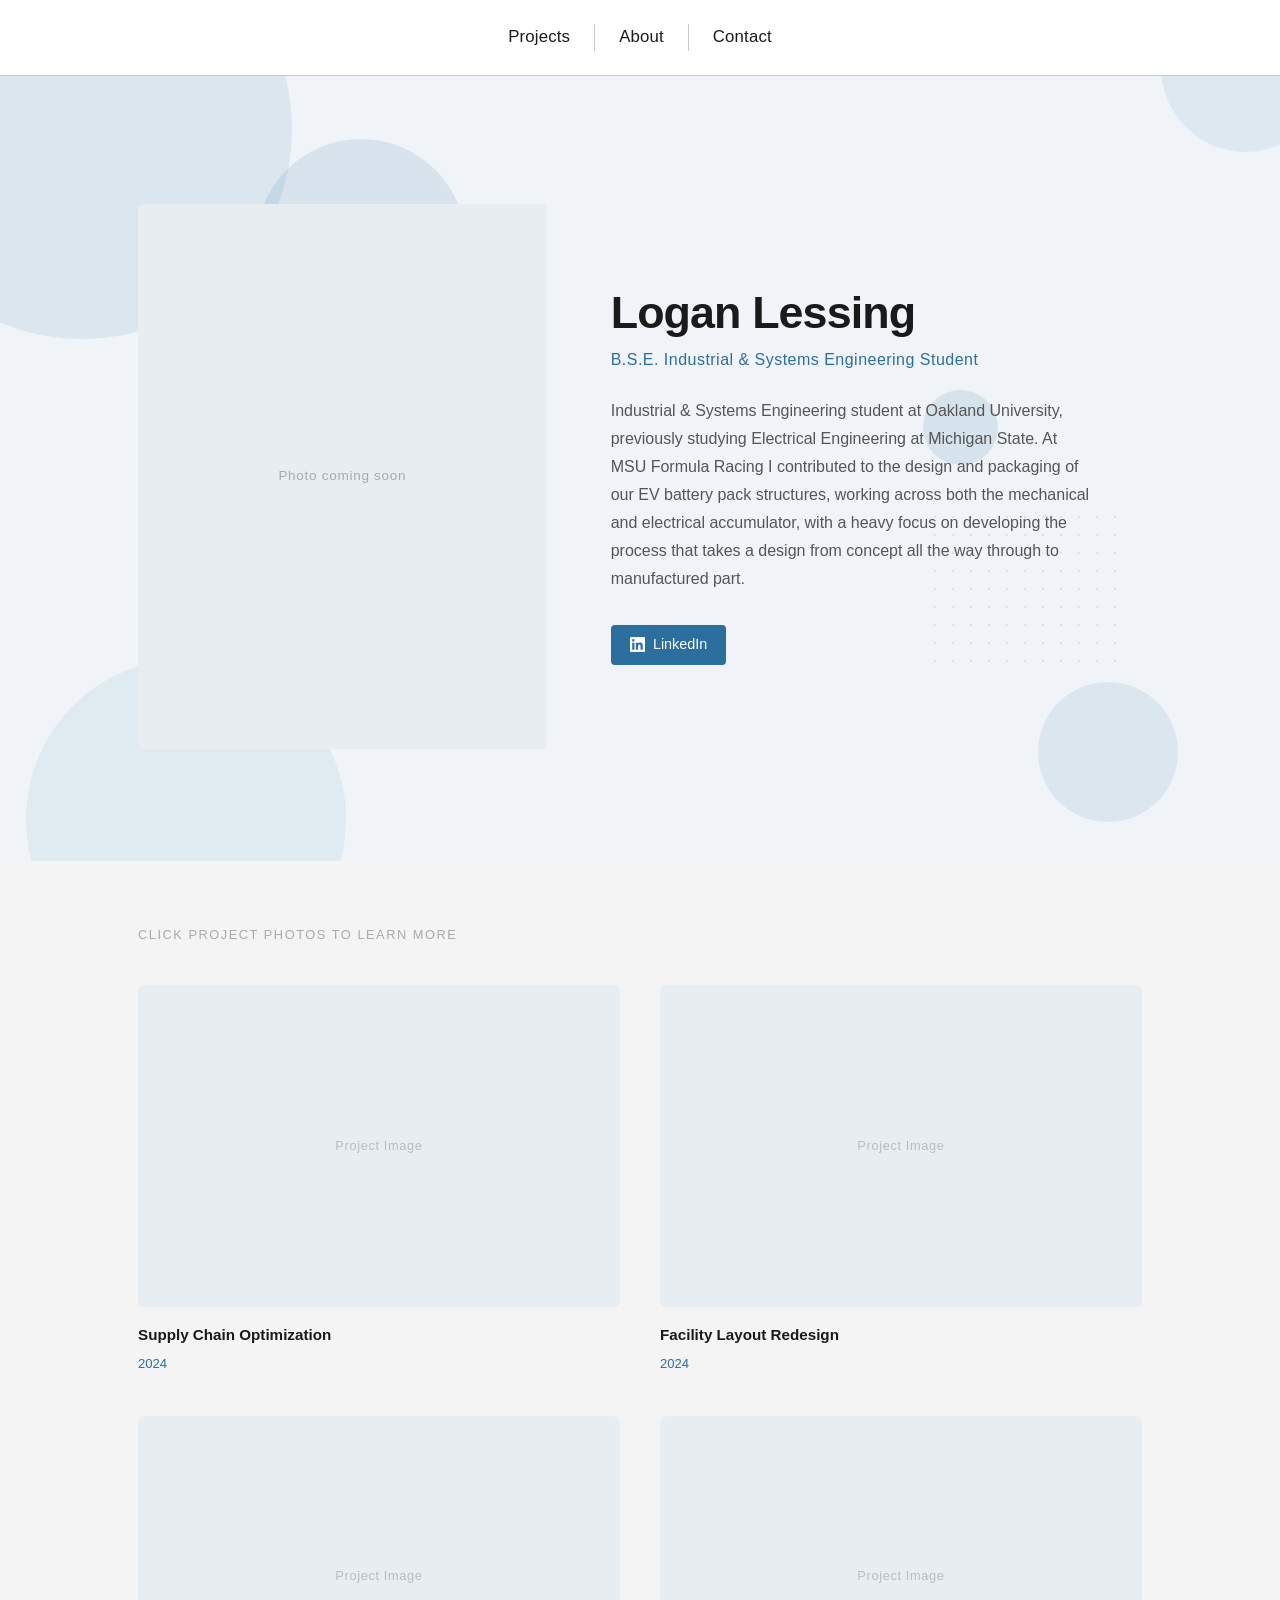
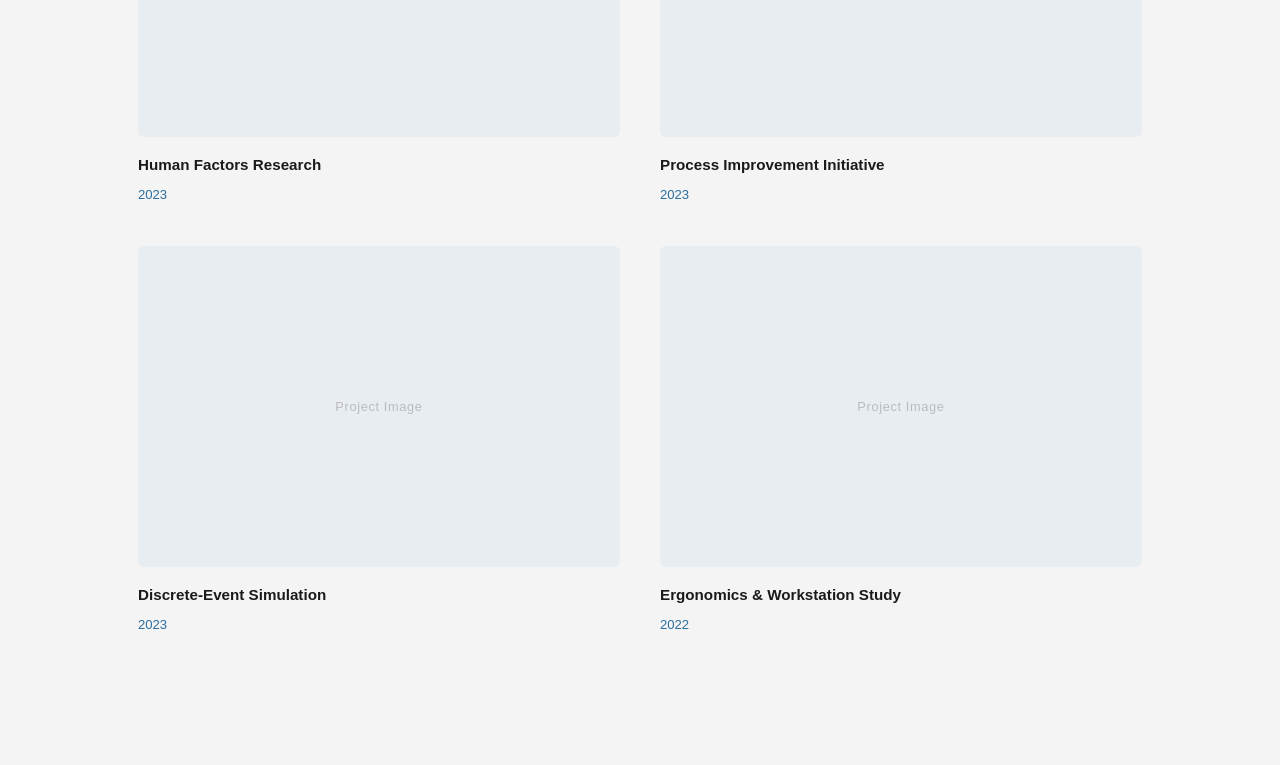
==== commit 38945817: "Base layout 10" ====
--- a/index.html
+++ b/index.html
@@ -20,13 +20,13 @@
   <!-- Hero -->
   <div class="hero-band">
     <div class="hero-deco" aria-hidden="true">
-      <span class="hd-c1" data-speed="-0.24"></span>
-      <span class="hd-c2" data-speed="-0.16"></span>
-      <span class="hd-c3" data-speed="-0.36"></span>
-      <span class="hd-c4" data-speed="-0.12"></span>
-      <span class="hd-c5" data-speed="-0.20"></span>
-      <span class="hd-c6" data-speed="-0.28"></span>
-      <div class="hd-dots" data-speed="-0.14"></div>
+      <span class="hd-c1" data-speed="-0.08"></span>
+      <span class="hd-c2" data-speed="-0.11"></span>
+      <span class="hd-c3" data-speed="-0.20"></span>
+      <span class="hd-c4" data-speed="-0.22"></span>
+      <span class="hd-c5" data-speed="-0.19"></span>
+      <span class="hd-c6" data-speed="-0.38"></span>
+      <div class="hd-dots" data-speed="-0.25"></div>
     </div>
   <section class="hero">
     <div class="hero-photo-wrap fade-up">
--- a/css/style.css
+++ b/css/style.css
@@ -113,54 +113,56 @@
   overflow: hidden;
 }
 
-/* Main cluster — top-left, same corner as photo */
+/* Large circles — left side, behind/around photo (slow parallax) */
 .hd-c1 {
   position: absolute;
   width: 420px; aspect-ratio: 1; border-radius: 50%;
-  background: #2c6e9e; opacity: 0.11;
-  top: -18%; left: -8%;
+  background: #2c6e9e; opacity: 0.10;
+  top: -20%; left: -10%;
 }
 .hd-c2 {
   position: absolute;
-  width: 290px; aspect-ratio: 1; border-radius: 50%;
+  width: 320px; aspect-ratio: 1; border-radius: 50%;
+  background: #2c6e9e; opacity: 0.08;
+  bottom: -15%; left: 2%;
+}
+
+/* Medium circles — midfield and right side */
+.hd-c3 {
+  position: absolute;
+  width: 210px; aspect-ratio: 1; border-radius: 50%;
+  background: #2c6e9e; opacity: 0.12;
+  top: 8%; left: 20%;
+}
+.hd-c4 {
+  position: absolute;
+  width: 170px; aspect-ratio: 1; border-radius: 50%;
   background: #2c6e9e; opacity: 0.09;
-  top: 12%; left: 6%;
-}
-.hd-c3 {
-  position: absolute;
-  width: 175px; aspect-ratio: 1; border-radius: 50%;
-  background: #2c6e9e; opacity: 0.17;
-  top: 2%; left: 22%;
-}
-
-/* Fill elements — bottom-right and midfield */
-.hd-c4 {
-  position: absolute;
-  width: 130px; aspect-ratio: 1; border-radius: 50%;
-  background: #2c6e9e; opacity: 0.07;
-  bottom: 8%; right: 3%;
+  top: -12%; right: -4%;
 }
 .hd-c5 {
   position: absolute;
-  width: 70px; aspect-ratio: 1; border-radius: 50%;
+  width: 140px; aspect-ratio: 1; border-radius: 50%;
   background: #2c6e9e; opacity: 0.10;
-  top: 55%; right: 42%;
-}
+  bottom: 5%; right: 8%;
+}
+
+/* Small circles — fast parallax */
 .hd-c6 {
   position: absolute;
-  width: 55px; aspect-ratio: 1; border-radius: 50%;
-  background: #2c6e9e; opacity: 0.08;
-  top: 20%; right: 50%;
-}
-
-/* Dot grid fill */
+  width: 75px; aspect-ratio: 1; border-radius: 50%;
+  background: #2c6e9e; opacity: 0.13;
+  top: 40%; right: 22%;
+}
+
+/* Dot grid fill — right midfield */
 .hd-dots {
   position: absolute;
-  width: 220px; height: 180px;
-  bottom: 12%; right: 4%;
+  width: 200px; height: 160px;
+  top: 55%; right: 12%;
   background-image: radial-gradient(circle, rgba(44,110,158,0.28) 1.5px, transparent 1.5px);
   background-size: 18px 18px;
-  opacity: 0.55;
+  opacity: 0.50;
 }
 
 .hero {
@@ -629,25 +631,11 @@
 }
 
 .resume-embed-frame {
-  width: 100%;
-  height: 1000px;
-  border: 1px solid #e8e8e8;
-  border-radius: 6px;
   display: block;
-  background: #fafafa;
-}
-
-.resume-embed-placeholder {
-  width: 100%;
-  height: 300px;
-  border: 1px dashed #ccc;
-  border-radius: 6px;
-  display: flex;
-  align-items: center;
-  justify-content: center;
-  color: #bbb;
-  font-size: 0.85rem;
-  letter-spacing: 0.04em;
+  width: 70%;
+  height: 1050px;
+  margin: 0 auto;
+  border: 1px solid #c8c8c8;
   background: #fafafa;
 }
 
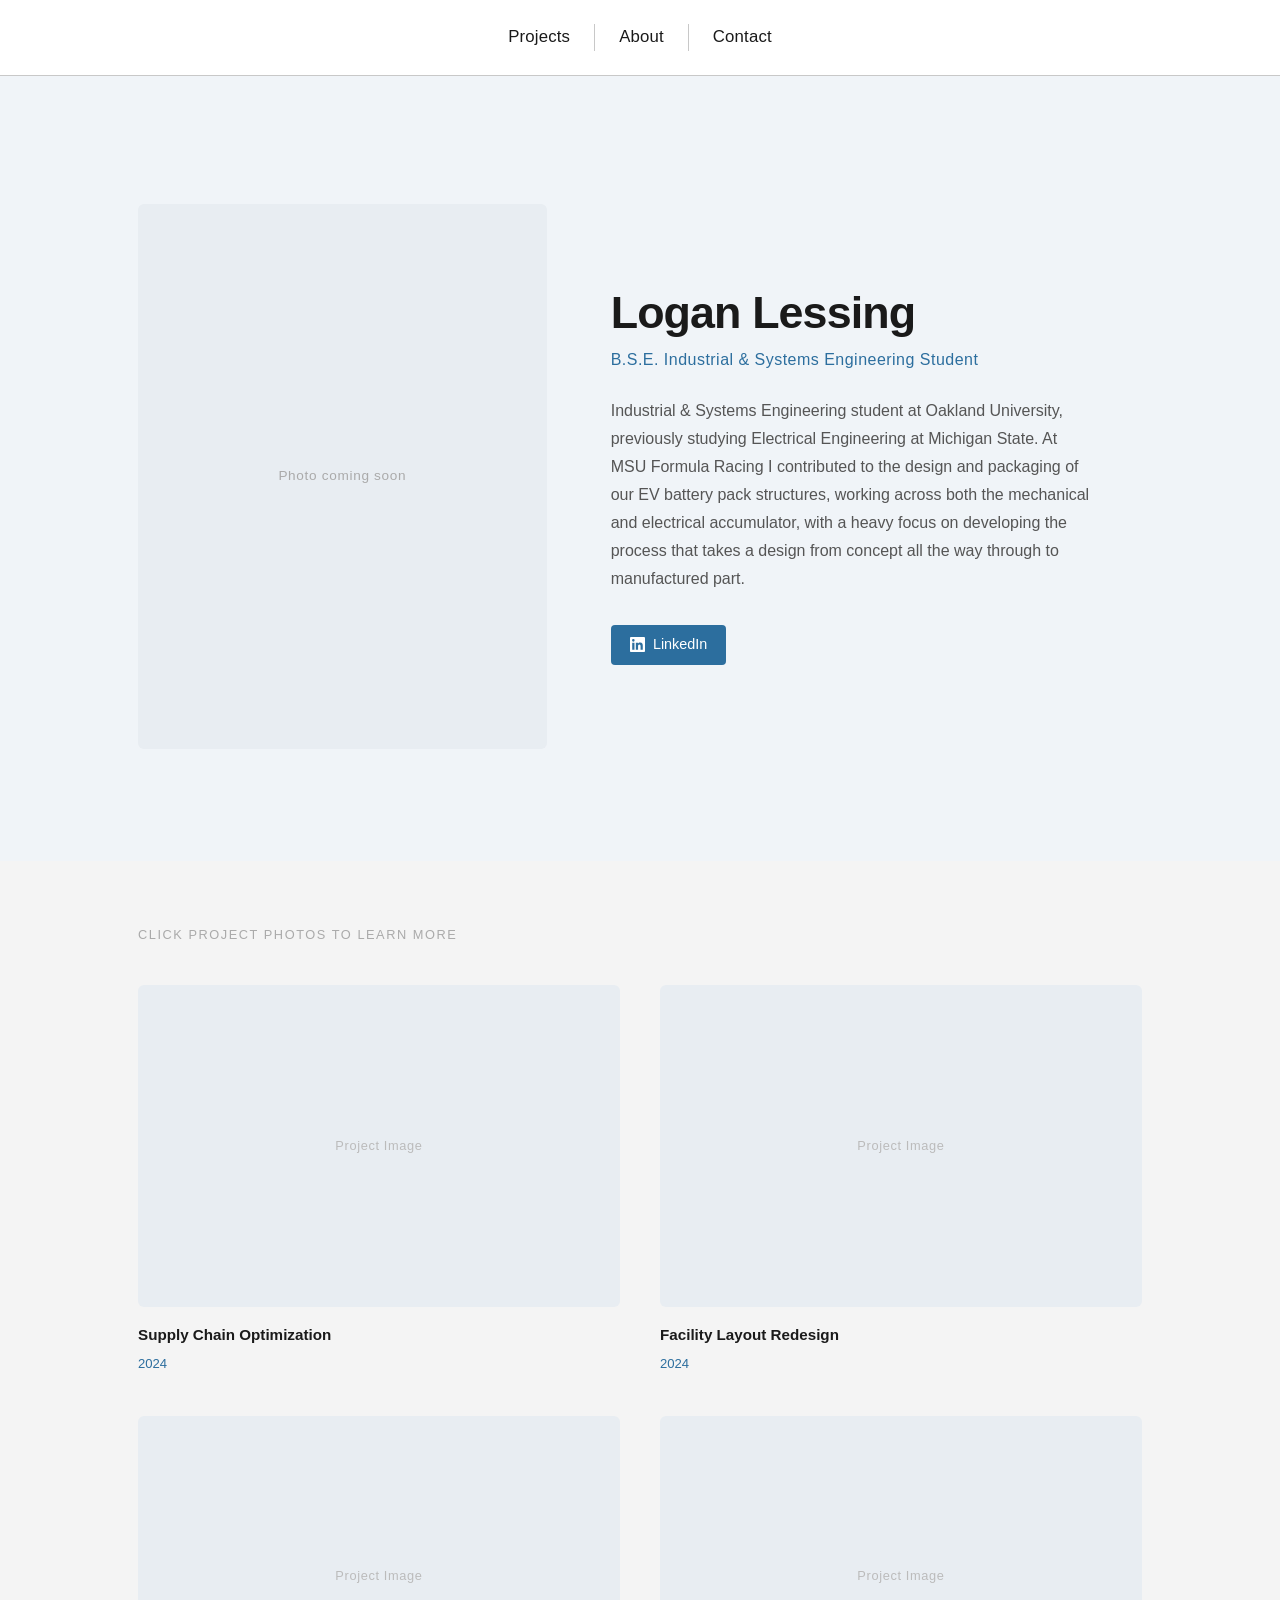
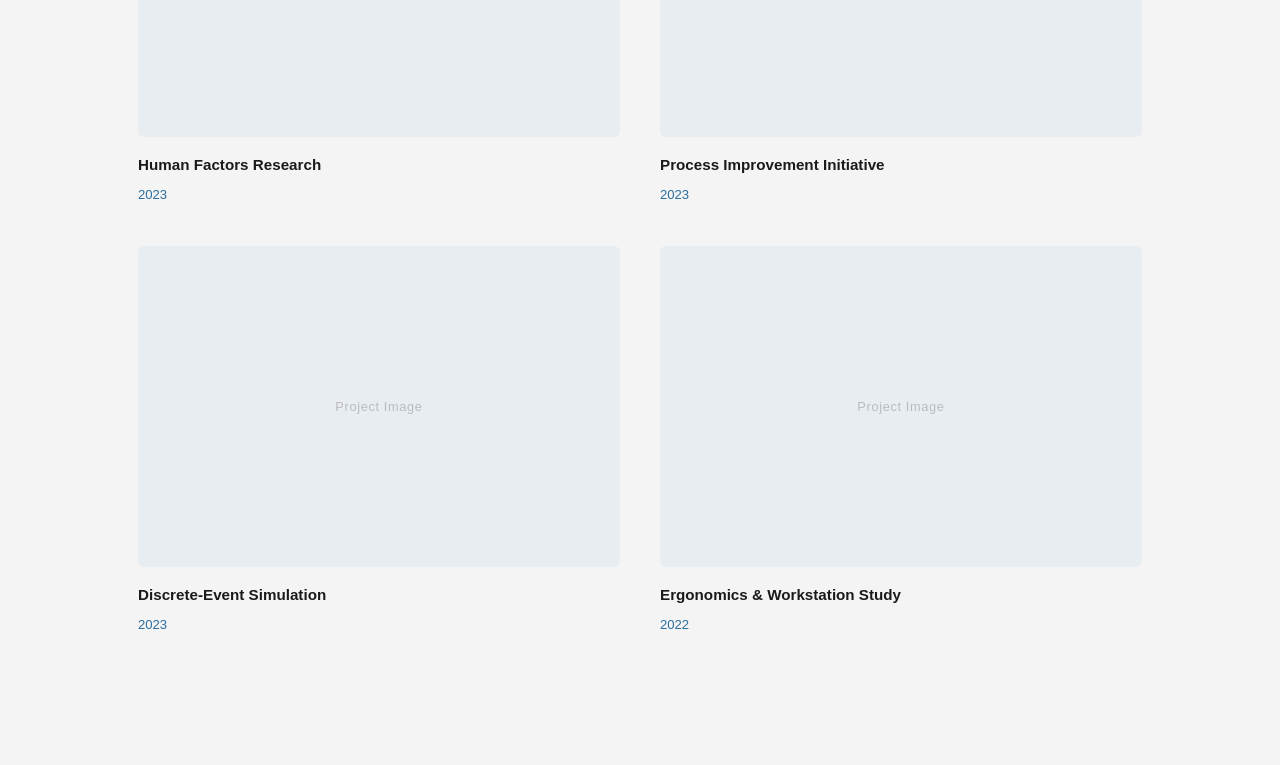
==== commit ae6d6474: "Remove decorative circles from homepage hero Co-Authored-By: Claude Sonnet 4.6 <noreply@anthropic.co" ====
--- a/index.html
+++ b/index.html
@@ -19,15 +19,6 @@
 
   <!-- Hero -->
   <div class="hero-band">
-    <div class="hero-deco" aria-hidden="true">
-      <span class="hd-c1" data-speed="-0.08"></span>
-      <span class="hd-c2" data-speed="-0.11"></span>
-      <span class="hd-c3" data-speed="-0.20"></span>
-      <span class="hd-c4" data-speed="-0.22"></span>
-      <span class="hd-c5" data-speed="-0.19"></span>
-      <span class="hd-c6" data-speed="-0.38"></span>
-      <div class="hd-dots" data-speed="-0.25"></div>
-    </div>
   <section class="hero">
     <div class="hero-photo-wrap fade-up">
       <div class="hero-photo">
@@ -43,7 +34,7 @@
       <p class="bio">
         Industrial &amp; Systems Engineering student at Oakland University, previously studying Electrical Engineering at Michigan State. At MSU Formula Racing I contributed to the design and packaging of our EV battery pack structures, working across both the mechanical and electrical accumulator, with a heavy focus on developing the process that takes a design from concept all the way through to manufactured part.
       </p>
-      <a class="linkedin-link" href="https://linkedin.com/in/loganlessing" target="_blank" rel="noopener">
+      <a class="linkedin-link" href="https://www.linkedin.com/in/logan-lessing-3ab7203a5" target="_blank" rel="noopener">
         <svg width="15" height="15" viewBox="0 0 24 24" fill="currentColor" aria-hidden="true">
           <path d="M20.45 20.45h-3.55v-5.57c0-1.33-.03-3.04-1.85-3.04-1.86 0-2.14 1.45-2.14 2.95v5.66H9.36V9h3.41v1.56h.05c.47-.9 1.63-1.85 3.36-1.85 3.59 0 4.25 2.36 4.25 5.43v6.31zM5.34 7.43a2.06 2.06 0 1 1 0-4.12 2.06 2.06 0 0 1 0 4.12zm1.78 13.02H3.56V9h3.56v11.45zM22.23 0H1.77C.79 0 0 .77 0 1.72v20.56C0 23.23.79 24 1.77 24h20.46C23.21 24 24 23.23 24 22.28V1.72C24 .77 23.21 0 22.23 0z"/>
         </svg>
--- a/css/style.css
+++ b/css/style.css
@@ -616,28 +616,6 @@
   display: block;
 }
 
-/* ── Resume Embed ── */
-.resume-embed-wrapper {
-  margin-top: 2.5rem;
-}
-
-.resume-embed-wrapper h2 {
-  font-size: 0.8rem;
-  font-weight: 500;
-  color: #aaa;
-  letter-spacing: 0.12em;
-  text-transform: uppercase;
-  margin-bottom: 1.25rem;
-}
-
-.resume-embed-frame {
-  display: block;
-  width: 70%;
-  height: 1050px;
-  margin: 0 auto;
-  border: 1px solid #c8c8c8;
-  background: #fafafa;
-}
 
 /* ── 3D Model Canvas ── */
 .model-canvas {
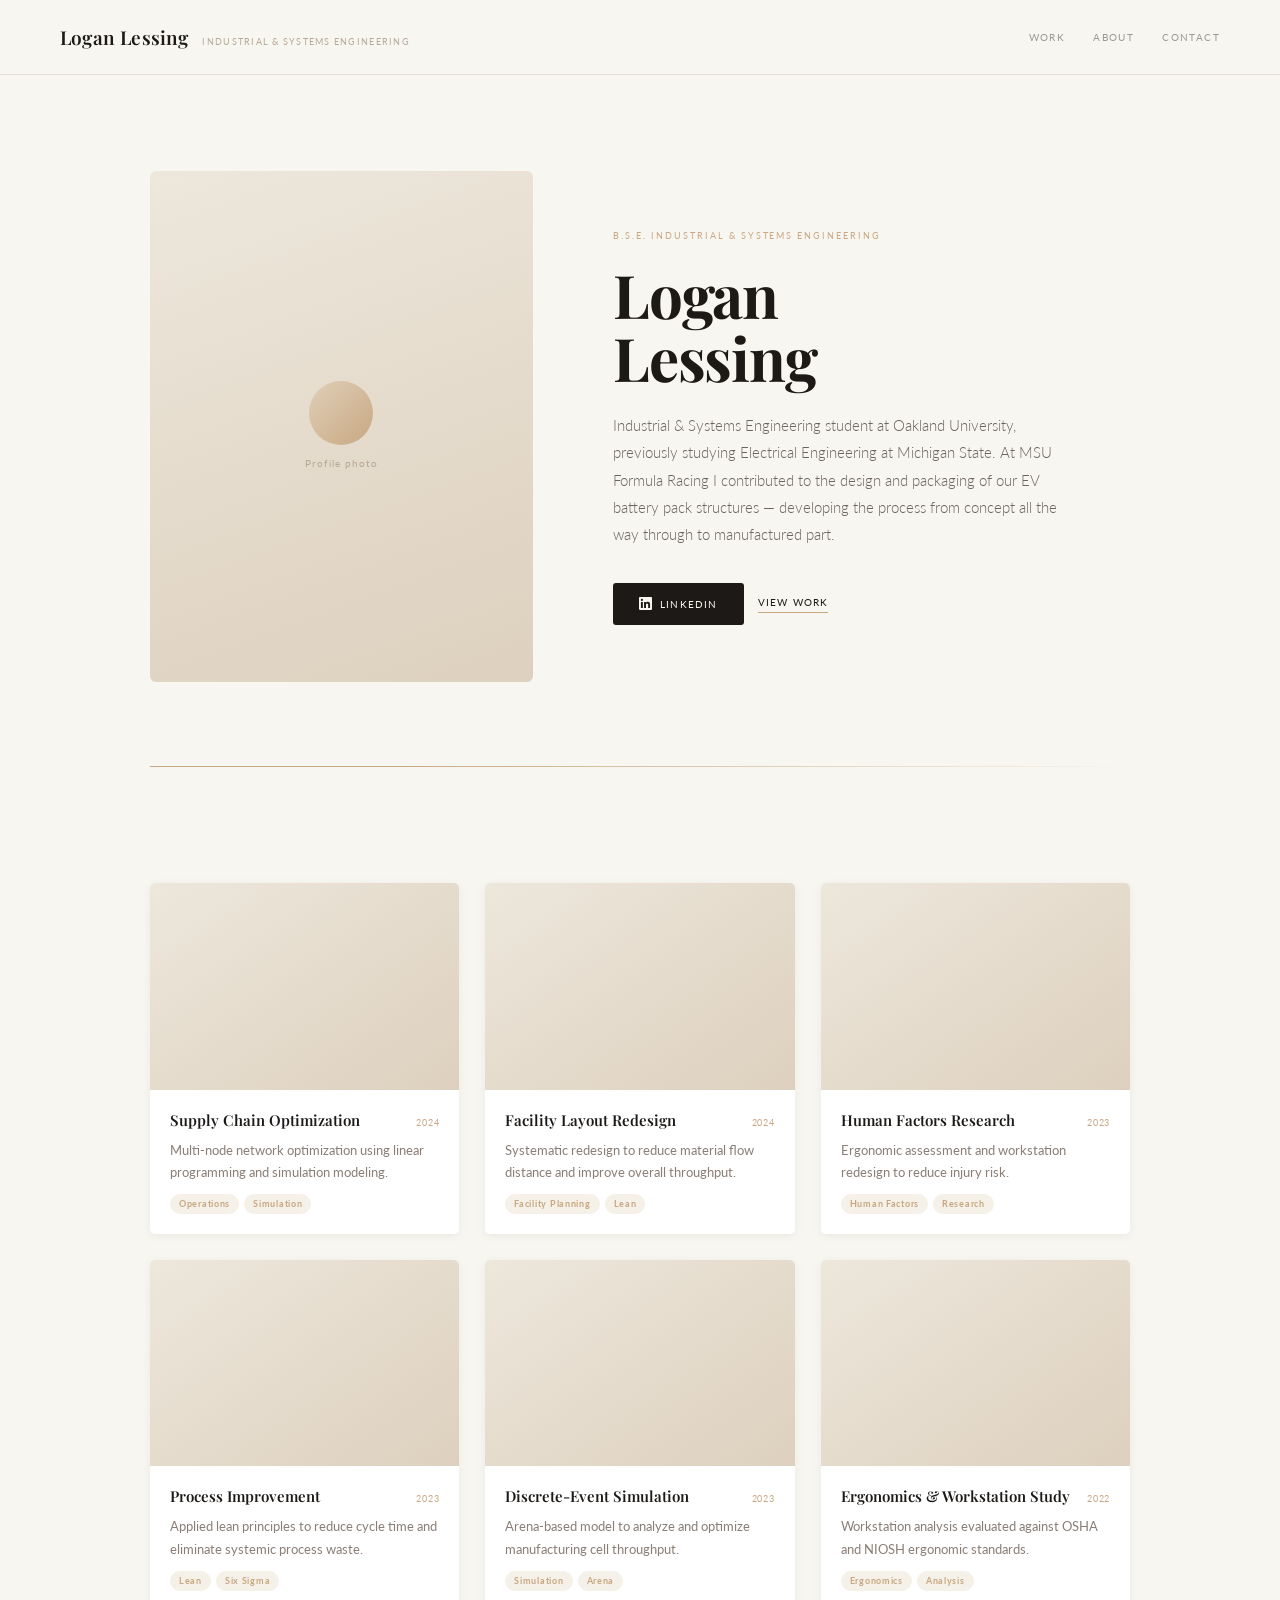
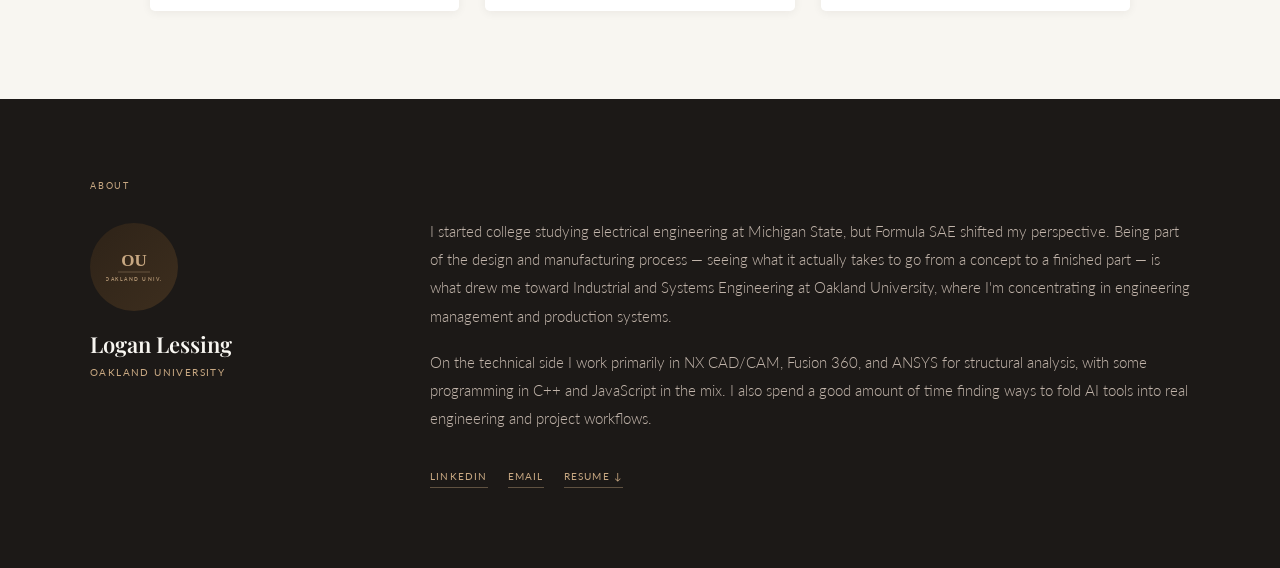
==== commit 31ce3294: "Redesign portfolio: cream/gold theme, project detail template Rebuild the home page and add a reusab" ====
--- a/index.html
+++ b/index.html
@@ -3,170 +3,203 @@
 <head>
   <meta charset="UTF-8" />
   <meta name="viewport" content="width=device-width, initial-scale=1.0" />
-  <title>Logan Lessing</title>
+  <title>Logan Lessing — Industrial &amp; Systems Engineering</title>
+  <link rel="preconnect" href="https://fonts.googleapis.com">
+  <link rel="preconnect" href="https://fonts.gstatic.com" crossorigin="anonymous">
+  <link href="https://fonts.googleapis.com/css2?family=Playfair+Display:ital,wght@0,400;0,600;0,700;1,400&family=Lato:wght@300;400;700&display=swap" rel="stylesheet">
   <link rel="stylesheet" href="css/style.css" />
 </head>
 <body>
 
-  <nav>
-    <a class="nav-logo" href="index.html">Logan Lessing</a>
+  <!-- Scroll progress -->
+  <div class="scroll-progress" aria-hidden="true"></div>
+
+  <!-- ── Nav ── -->
+  <nav class="site-nav">
+    <div class="nav-brand">
+      <span class="wordmark">Logan Lessing</span>
+      <span class="subtitle">Industrial &amp; Systems Engineering</span>
+    </div>
     <div class="nav-links">
-      <a href="#projects">Projects</a>
-      <a href="about.html">About</a>
-      <a href="about.html#contact">Contact</a>
+      <a href="#projects">Work</a>
+      <a href="#about">About</a>
+      <a href="mailto:loganlessing@gmail.com">Contact</a>
     </div>
   </nav>
 
-  <!-- Hero -->
-  <div class="hero-band">
+  <!-- ── Hero ── -->
   <section class="hero">
-    <div class="hero-photo-wrap fade-up">
-      <div class="hero-photo">
-        <!-- Replace src with your actual photo, e.g. images/profile.jpg -->
-        <img src="images/profile.jpg" alt="Logan Lessing"
-             onerror="this.style.display='none'; this.nextElementSibling.style.display='block';" />
-        <span class="placeholder-label">Photo coming soon</span>
-      </div>
-    </div>
-    <div class="hero-text fade-up" style="transition-delay: 0.12s;">
-      <h1>Logan Lessing</h1>
-      <p class="title">B.S.E. Industrial &amp; Systems Engineering Student</p>
-      <p class="bio">
-        Industrial &amp; Systems Engineering student at Oakland University, previously studying Electrical Engineering at Michigan State. At MSU Formula Racing I contributed to the design and packaging of our EV battery pack structures, working across both the mechanical and electrical accumulator, with a heavy focus on developing the process that takes a design from concept all the way through to manufactured part.
-      </p>
-      <a class="linkedin-link" href="https://www.linkedin.com/in/logan-lessing-3ab7203a5" target="_blank" rel="noopener">
-        <svg width="15" height="15" viewBox="0 0 24 24" fill="currentColor" aria-hidden="true">
-          <path d="M20.45 20.45h-3.55v-5.57c0-1.33-.03-3.04-1.85-3.04-1.86 0-2.14 1.45-2.14 2.95v5.66H9.36V9h3.41v1.56h.05c.47-.9 1.63-1.85 3.36-1.85 3.59 0 4.25 2.36 4.25 5.43v6.31zM5.34 7.43a2.06 2.06 0 1 1 0-4.12 2.06 2.06 0 0 1 0 4.12zm1.78 13.02H3.56V9h3.56v11.45zM22.23 0H1.77C.79 0 0 .77 0 1.72v20.56C0 23.23.79 24 1.77 24h20.46C23.21 24 24 23.23 24 22.28V1.72C24 .77 23.21 0 22.23 0z"/>
-        </svg>
-        LinkedIn
-      </a>
+    <div class="hero-photo-wrap">
+      <div class="hero-photo" data-parallax>
+        <img src="images/profile.jpg" alt="Logan Lessing" onerror="this.style.display='none';">
+        <div class="photo-placeholder">
+          <div class="dot"></div>
+          <span>Profile photo</span>
+        </div>
+      </div>
+    </div>
+
+    <div class="hero-text">
+      <div class="hero-eyebrow">B.S.E. Industrial &amp; Systems Engineering</div>
+      <h1>Logan<br>Lessing</h1>
+      <p class="bio">Industrial &amp; Systems Engineering student at Oakland University, previously studying Electrical Engineering at Michigan State. At MSU Formula Racing I contributed to the design and packaging of our EV battery pack structures — developing the process from concept all the way through to manufactured part.</p>
+      <div class="hero-actions">
+        <a class="btn-primary" href="https://www.linkedin.com/in/logan-lessing-3ab7203a5" target="_blank" rel="noopener">
+          <svg width="13" height="13" viewBox="0 0 24 24" fill="currentColor" aria-hidden="true"><path d="M20.45 20.45h-3.55v-5.57c0-1.33-.03-3.04-1.85-3.04-1.86 0-2.14 1.45-2.14 2.95v5.66H9.36V9h3.41v1.56h.05c.47-.9 1.63-1.85 3.36-1.85 3.59 0 4.25 2.36 4.25 5.43v6.31zM5.34 7.43a2.06 2.06 0 1 1 0-4.12 2.06 2.06 0 0 1 0 4.12zm1.78 13.02H3.56V9h3.56v11.45zM22.23 0H1.77C.79 0 0 .77 0 1.72v20.56C0 23.23.79 24 1.77 24h20.46C23.21 24 24 23.23 24 22.28V1.72C24 .77 23.21 0 22.23 0z"></path></svg>
+          LinkedIn
+        </a>
+        <a class="btn-text" href="#projects">View Work</a>
+      </div>
     </div>
   </section>
+
+  <!-- ── Accent rule ── -->
+  <div class="wrap">
+    <div class="accent-rule"></div>
   </div>
 
-  <!-- Projects -->
-  <section class="projects-section" id="projects">
-    <div class="parallax-bg" aria-hidden="true"></div>
-    <div class="projects-inner">
-    <p class="section-label fade-up">Click project photos to learn more</p>
+  <!-- ── Projects ── -->
+  <section id="projects" class="projects">
+    <div class="section-label reveal">Selected Work</div>
 
     <div class="project-grid">
 
-      <a class="project-card fade-up" href="projects/supply-chain-optimization.html">
-        <div class="card-image">
-          <img src="images/supply-chain/cover.jpg" alt="Supply Chain Optimization"
-               onerror="this.style.display='none'; this.nextElementSibling.style.display='block';" />
-          <span class="placeholder-label">Project Image</span>
-        </div>
-        <div class="card-meta">
-          <h3>Supply Chain Optimization</h3>
-          <span class="year">2024</span>
-        </div>
-      </a>
-
-      <a class="project-card fade-up" href="projects/facility-layout.html" style="transition-delay: 0.08s;">
-        <div class="card-image">
-          <img src="images/facility-layout/cover.jpg" alt="Facility Layout Redesign"
-               onerror="this.style.display='none'; this.nextElementSibling.style.display='block';" />
-          <span class="placeholder-label">Project Image</span>
-        </div>
-        <div class="card-meta">
-          <h3>Facility Layout Redesign</h3>
-          <span class="year">2024</span>
-        </div>
-      </a>
-
-      <a class="project-card fade-up" href="projects/human-factors.html" style="transition-delay: 0.16s;">
-        <div class="card-image">
-          <img src="images/human-factors/cover.jpg" alt="Human Factors Research"
-               onerror="this.style.display='none'; this.nextElementSibling.style.display='block';" />
-          <span class="placeholder-label">Project Image</span>
-        </div>
-        <div class="card-meta">
-          <h3>Human Factors Research</h3>
-          <span class="year">2023</span>
-        </div>
-      </a>
-
-      <a class="project-card fade-up" href="projects/process-improvement.html">
-        <div class="card-image">
-          <img src="images/process-improvement/cover.jpg" alt="Process Improvement"
-               onerror="this.style.display='none'; this.nextElementSibling.style.display='block';" />
-          <span class="placeholder-label">Project Image</span>
-        </div>
-        <div class="card-meta">
-          <h3>Process Improvement Initiative</h3>
-          <span class="year">2023</span>
-        </div>
-      </a>
-
-      <a class="project-card fade-up" href="projects/simulation-model.html" style="transition-delay: 0.08s;">
-        <div class="card-image">
-          <img src="images/simulation-model/cover.jpg" alt="Simulation Model"
-               onerror="this.style.display='none'; this.nextElementSibling.style.display='block';" />
-          <span class="placeholder-label">Project Image</span>
-        </div>
-        <div class="card-meta">
-          <h3>Discrete-Event Simulation</h3>
-          <span class="year">2023</span>
-        </div>
-      </a>
-
-      <a class="project-card fade-up" href="projects/ergonomics-study.html" style="transition-delay: 0.16s;">
-        <div class="card-image">
-          <img src="images/ergonomics-study/cover.jpg" alt="Ergonomics Study"
-               onerror="this.style.display='none'; this.nextElementSibling.style.display='block';" />
-          <span class="placeholder-label">Project Image</span>
-        </div>
-        <div class="card-meta">
-          <h3>Ergonomics &amp; Workstation Study</h3>
-          <span class="year">2022</span>
-        </div>
-      </a>
-
-    </div>
+      <a class="project-card reveal" data-reveal-card href="projects/supply-chain-optimization.html">
+        <div class="card-image">
+          <img src="images/supply-chain/cover.jpg" alt="" onerror="this.style.display='none';">
+        </div>
+        <div class="card-body">
+          <div class="card-head">
+            <span class="title">Supply Chain Optimization</span>
+            <span class="year">2024</span>
+          </div>
+          <p class="card-desc">Multi-node network optimization using linear programming and simulation modeling.</p>
+          <div class="tag-row">
+            <span class="tag">Operations</span>
+            <span class="tag">Simulation</span>
+          </div>
+        </div>
+      </a>
+
+      <a class="project-card reveal" data-reveal-card href="projects/facility-layout.html">
+        <div class="card-image">
+          <img src="images/facility-layout/cover.jpg" alt="" onerror="this.style.display='none';">
+        </div>
+        <div class="card-body">
+          <div class="card-head">
+            <span class="title">Facility Layout Redesign</span>
+            <span class="year">2024</span>
+          </div>
+          <p class="card-desc">Systematic redesign to reduce material flow distance and improve overall throughput.</p>
+          <div class="tag-row">
+            <span class="tag">Facility Planning</span>
+            <span class="tag">Lean</span>
+          </div>
+        </div>
+      </a>
+
+      <a class="project-card reveal" data-reveal-card href="projects/human-factors.html">
+        <div class="card-image">
+          <img src="images/human-factors/cover.jpg" alt="" onerror="this.style.display='none';">
+        </div>
+        <div class="card-body">
+          <div class="card-head">
+            <span class="title">Human Factors Research</span>
+            <span class="year">2023</span>
+          </div>
+          <p class="card-desc">Ergonomic assessment and workstation redesign to reduce injury risk.</p>
+          <div class="tag-row">
+            <span class="tag">Human Factors</span>
+            <span class="tag">Research</span>
+          </div>
+        </div>
+      </a>
+
+      <a class="project-card reveal" data-reveal-card href="projects/process-improvement.html">
+        <div class="card-image">
+          <img src="images/process-improvement/cover.jpg" alt="" onerror="this.style.display='none';">
+        </div>
+        <div class="card-body">
+          <div class="card-head">
+            <span class="title">Process Improvement</span>
+            <span class="year">2023</span>
+          </div>
+          <p class="card-desc">Applied lean principles to reduce cycle time and eliminate systemic process waste.</p>
+          <div class="tag-row">
+            <span class="tag">Lean</span>
+            <span class="tag">Six Sigma</span>
+          </div>
+        </div>
+      </a>
+
+      <a class="project-card reveal" data-reveal-card href="projects/simulation-model.html">
+        <div class="card-image">
+          <img src="images/simulation-model/cover.jpg" alt="" onerror="this.style.display='none';">
+        </div>
+        <div class="card-body">
+          <div class="card-head">
+            <span class="title">Discrete-Event Simulation</span>
+            <span class="year">2023</span>
+          </div>
+          <p class="card-desc">Arena-based model to analyze and optimize manufacturing cell throughput.</p>
+          <div class="tag-row">
+            <span class="tag">Simulation</span>
+            <span class="tag">Arena</span>
+          </div>
+        </div>
+      </a>
+
+      <a class="project-card reveal" data-reveal-card href="projects/ergonomics-study.html">
+        <div class="card-image">
+          <img src="images/ergonomics-study/cover.jpg" alt="" onerror="this.style.display='none';">
+        </div>
+        <div class="card-body">
+          <div class="card-head">
+            <span class="title">Ergonomics &amp; Workstation Study</span>
+            <span class="year">2022</span>
+          </div>
+          <p class="card-desc">Workstation analysis evaluated against OSHA and NIOSH ergonomic standards.</p>
+          <div class="tag-row">
+            <span class="tag">Ergonomics</span>
+            <span class="tag">Analysis</span>
+          </div>
+        </div>
+      </a>
+
     </div>
   </section>
 
-  <script>
-    const observer = new IntersectionObserver((entries) => {
-      entries.forEach(entry => {
-        if (entry.isIntersecting) {
-          entry.target.classList.add('visible');
-          observer.unobserve(entry.target);
-        }
-      });
-    }, { threshold: 0.08 });
-
-    document.querySelectorAll('.fade-up').forEach(el => observer.observe(el));
-
-    // Parallax — rAF-throttled scroll handler
-    const decoEls = document.querySelectorAll('[data-speed]');
-    const parallaxBg = document.querySelector('.parallax-bg');
-    const projectsSection = document.querySelector('.projects-section');
-    let rafPending = false;
-
-    function runParallax() {
-      const scrolled = window.scrollY;
-      decoEls.forEach(el => {
-        el.style.transform = `translateY(${scrolled * parseFloat(el.dataset.speed)}px)`;
-      });
-      if (parallaxBg && projectsSection) {
-        const rect = projectsSection.getBoundingClientRect();
-        parallaxBg.style.transform = `translateY(${rect.top * 0.25}px)`;
-      }
-      rafPending = false;
-    }
-
-    window.addEventListener('scroll', () => {
-      if (!rafPending) {
-        rafPending = true;
-        requestAnimationFrame(runParallax);
-      }
-    }, { passive: true });
-
-    runParallax();
-  </script>
-
+  <!-- ── About ── -->
+  <section id="about" class="about">
+    <div class="about-inner">
+
+      <div class="reveal">
+        <div class="about-label">About</div>
+        <div class="about-avatar">
+          <img src="images/profile.jpg" alt="Logan Lessing" onerror="this.style.display='none';">
+          <svg viewBox="0 0 56 56" width="56" height="56" fill="none" xmlns="http://www.w3.org/2000/svg">
+            <text x="28" y="27" text-anchor="middle" font-family="Georgia,'Times New Roman',serif" font-size="17" font-weight="700" fill="#c8a882">OU</text>
+            <line x1="12" y1="33" x2="44" y2="33" stroke="#c8a882" stroke-width="0.75" opacity=".45"></line>
+            <text x="28" y="42" text-anchor="middle" font-family="'Lato',Arial,sans-serif" font-size="5" font-weight="700" fill="#c8a882" letter-spacing="1.5" opacity=".8">OAKLAND UNIV.</text>
+          </svg>
+        </div>
+        <div class="about-name">Logan Lessing</div>
+        <div class="about-school">Oakland University</div>
+      </div>
+
+      <div class="about-body reveal" data-reveal-delay="120">
+        <p>I started college studying electrical engineering at Michigan State, but Formula SAE shifted my perspective. Being part of the design and manufacturing process — seeing what it actually takes to go from a concept to a finished part — is what drew me toward Industrial and Systems Engineering at Oakland University, where I'm concentrating in engineering management and production systems.</p>
+        <p>On the technical side I work primarily in NX CAD/CAM, Fusion 360, and ANSYS for structural analysis, with some programming in C++ and JavaScript in the mix. I also spend a good amount of time finding ways to fold AI tools into real engineering and project workflows.</p>
+        <div class="about-links">
+          <a href="https://www.linkedin.com/in/logan-lessing-3ab7203a5" target="_blank" rel="noopener">LinkedIn</a>
+          <a href="mailto:loganlessing@gmail.com">Email</a>
+          <a href="assets/resume.pdf">Resume ↓</a>
+        </div>
+      </div>
+
+    </div>
+  </section>
+
+  <script src="js/portfolio.js"></script>
 </body>
 </html>
--- a/css/style.css
+++ b/css/style.css
@@ -1,3 +1,30 @@
+/* ============================================================
+   Logan Lessing — Portfolio
+   Design system rebuilt from design_handoff_portfolio/
+   ============================================================ */
+
+/* ── Design Tokens ── */
+:root {
+  --cream-bg: #f8f6f1;
+  --ink: #1c1917;
+  --gold: #c8a882;
+  --gold-dark: #8a6f4a;
+  --warm-muted: #6b6460;
+  --light-muted: #8a7e76;
+  --rule: #e5ddd2;
+  --card-bg: #ffffff;
+  --tag-bg: #f5f0e8;
+  --dark-section: #1c1917;
+  --dark-body: #c2b5ab;
+  --dark-rule: #2e2620;
+  --nav-bg: rgba(248, 246, 241, 0.94);
+
+  --font-display: 'Playfair Display', Georgia, 'Times New Roman', serif;
+  --font-body: 'Lato', -apple-system, BlinkMacSystemFont, 'Segoe UI', Helvetica, Arial, sans-serif;
+
+  --ease: cubic-bezier(.22, .61, .36, 1);
+}
+
 /* ── Reset & Base ── */
 *, *::before, *::after {
   box-sizing: border-box;
@@ -7,664 +34,763 @@
 
 html {
   scroll-behavior: smooth;
+  scroll-padding-top: 90px;
 }
 
 body {
-  font-family: -apple-system, BlinkMacSystemFont, "Segoe UI", Helvetica, Arial, sans-serif;
-  background: #ffffff;
-  color: #1a1a1a;
+  font-family: var(--font-body);
+  background: var(--cream-bg);
+  color: var(--ink);
   line-height: 1.6;
-  font-size: 16px;
-}
-
-a {
-  color: inherit;
-  text-decoration: none;
-}
-
-img {
-  display: block;
-  max-width: 100%;
+  -webkit-font-smoothing: antialiased;
+}
+
+a { color: inherit; text-decoration: none; }
+img { display: block; max-width: 100%; }
+
+@keyframes fadeUp {
+  from { opacity: 0; transform: translateY(20px); }
+  to   { opacity: 1; transform: translateY(0); }
+}
+
+/* ── Scroll progress bar ── */
+.scroll-progress {
+  position: fixed;
+  top: 0;
+  left: 0;
+  height: 2px;
+  width: 0%;
+  background: linear-gradient(90deg, var(--gold), var(--gold-dark));
+  z-index: 200;
+  transition: width 0.08s linear;
 }
 
 /* ── Nav ── */
-nav {
-  display: flex;
-  align-items: center;
-  justify-content: center;
-  padding: 1.5rem 2rem;
+.site-nav {
+  display: flex;
+  justify-content: space-between;
+  align-items: center;
+  padding: 22px 60px;
+  background: var(--nav-bg);
+  border-bottom: 1px solid var(--rule);
   position: sticky;
   top: 0;
-  background: rgba(255, 255, 255, 0.92);
-  backdrop-filter: blur(8px);
   z-index: 100;
-  border-bottom: 1px solid #c8c8c8;
-}
-
-.nav-logo {
-  display: none;
+  backdrop-filter: blur(10px);
+  -webkit-backdrop-filter: blur(10px);
+  transition: box-shadow 0.3s ease, padding 0.3s ease;
+}
+
+.site-nav.scrolled {
+  padding: 16px 60px;
+  box-shadow: 0 6px 22px rgba(28, 25, 23, 0.08);
+}
+
+.nav-brand {
+  display: flex;
+  align-items: baseline;
+  gap: 14px;
+}
+
+.nav-brand .wordmark {
+  font-family: var(--font-display);
+  font-size: 19px;
+  font-weight: 600;
+  color: var(--ink);
+  letter-spacing: 0.01em;
+}
+
+.nav-brand .subtitle {
+  font-family: var(--font-body);
+  font-size: 9px;
+  letter-spacing: 0.14em;
+  text-transform: uppercase;
+  color: #b8a898;
 }
 
 .nav-links {
   display: flex;
-  gap: 0;
+  gap: 28px;
 }
 
 .nav-links a {
-  padding: 0 1.5rem;
-  font-size: 1.05rem;
-  font-weight: 500;
-  color: #1a1a1a;
-  letter-spacing: 0.01em;
-  transition: color 0.2s;
-}
-
-.nav-links a:hover {
-  color: #2c6e9e;
-}
-
-.nav-links a + a {
-  border-left: 1px solid #c8c8c8;
-}
-
-/* ── Decorative Circles ── */
-.deco-circles {
-  position: absolute;
-  inset: 0;
-  z-index: 0;
-  pointer-events: none;
-  overflow: visible;
-}
-
-.deco-circles .circle {
-  position: absolute;
-  border-radius: 50%;
-  background: #2c6e9e;
-}
-
-.deco-circles .circle-1 { width: 72%; aspect-ratio: 1; opacity: 0.15; top: -8%; left: -12%; }
-.deco-circles .circle-2 { width: 55%; aspect-ratio: 1; opacity: 0.12; top: 28%; left: 22%; }
-.deco-circles .circle-3 { width: 38%; aspect-ratio: 1; opacity: 0.20; top: -14%; left: 38%; }
-
-/* ── Scroll Fade-In ── */
-.fade-up {
+  font-family: var(--font-body);
+  font-size: 10px;
+  letter-spacing: 0.14em;
+  text-transform: uppercase;
+  color: #999;
+  transition: color 0.2s, opacity 0.2s;
+}
+
+.nav-links a:hover { color: var(--ink); }
+
+/* Project-page nav variant */
+.nav-back {
+  display: inline-flex;
+  align-items: center;
+  gap: 9px;
+  transition: opacity 0.2s;
+}
+.nav-back:hover { opacity: 0.7; }
+.nav-back span {
+  font-family: var(--font-body);
+  font-size: 10px;
+  letter-spacing: 0.14em;
+  text-transform: uppercase;
+  color: var(--ink);
+}
+.nav-wordmark-right {
+  font-family: var(--font-display);
+  font-size: 16px;
+  font-weight: 600;
+  color: var(--ink);
+}
+
+/* ── Shared layout helpers ── */
+.wrap {
+  max-width: 1100px;
+  margin: 0 auto;
+  padding: 0 60px;
+}
+
+/* ── Accent rule (draws in) ── */
+.accent-rule {
+  height: 1px;
+  background: linear-gradient(90deg, var(--gold) 25%, transparent 100%);
+  transform: scaleX(0);
+  transform-origin: left;
+  transition: transform 0.9s var(--ease);
+}
+.accent-rule.drawn { transform: scaleX(1); }
+
+/* ── Scroll reveal ── */
+.reveal {
   opacity: 0;
-  transform: translateY(24px);
-  transition: opacity 0.6s ease, transform 0.6s ease;
-}
-
-.fade-up.visible {
+  transform: translateY(26px);
+  transition: opacity 0.7s var(--ease), transform 0.7s var(--ease);
+}
+.reveal.visible {
   opacity: 1;
   transform: translateY(0);
 }
 
-/* ── Hero ── */
-.hero-band {
-  position: relative;
-  overflow: hidden;
-  background: #f0f4f8;
-}
-
-.hero-deco {
-  position: absolute;
-  inset: 0;
-  z-index: 0;
-  pointer-events: none;
-  overflow: hidden;
-}
-
-/* Large circles — left side, behind/around photo (slow parallax) */
-.hd-c1 {
-  position: absolute;
-  width: 420px; aspect-ratio: 1; border-radius: 50%;
-  background: #2c6e9e; opacity: 0.10;
-  top: -20%; left: -10%;
-}
-.hd-c2 {
-  position: absolute;
-  width: 320px; aspect-ratio: 1; border-radius: 50%;
-  background: #2c6e9e; opacity: 0.08;
-  bottom: -15%; left: 2%;
-}
-
-/* Medium circles — midfield and right side */
-.hd-c3 {
-  position: absolute;
-  width: 210px; aspect-ratio: 1; border-radius: 50%;
-  background: #2c6e9e; opacity: 0.12;
-  top: 8%; left: 20%;
-}
-.hd-c4 {
-  position: absolute;
-  width: 170px; aspect-ratio: 1; border-radius: 50%;
-  background: #2c6e9e; opacity: 0.09;
-  top: -12%; right: -4%;
-}
-.hd-c5 {
-  position: absolute;
-  width: 140px; aspect-ratio: 1; border-radius: 50%;
-  background: #2c6e9e; opacity: 0.10;
-  bottom: 5%; right: 8%;
-}
-
-/* Small circles — fast parallax */
-.hd-c6 {
-  position: absolute;
-  width: 75px; aspect-ratio: 1; border-radius: 50%;
-  background: #2c6e9e; opacity: 0.13;
-  top: 40%; right: 22%;
-}
-
-/* Dot grid fill — right midfield */
-.hd-dots {
-  position: absolute;
-  width: 200px; height: 160px;
-  top: 55%; right: 12%;
-  background-image: radial-gradient(circle, rgba(44,110,158,0.28) 1.5px, transparent 1.5px);
-  background-size: 18px 18px;
-  opacity: 0.50;
-}
-
+/* ============================================================
+   HOME — Hero
+   ============================================================ */
 .hero {
-  position: relative;
-  z-index: 1;
   display: grid;
-  grid-template-columns: 1fr 1.3fr;
-  gap: 4rem;
+  grid-template-columns: 1fr 1.35fr;
+  gap: 80px;
   align-items: center;
   max-width: 1100px;
   margin: 0 auto;
-  padding: 8rem 3rem 7rem;
-}
-
-.hero-photo-wrap {
+  padding: 96px 60px 84px;
+}
+
+.hero-photo-wrap { animation: fadeUp 0.7s ease both; }
+
+.hero-photo {
+  background: linear-gradient(160deg, #ede7dc, #ddd0be);
+  border-radius: 6px;
+  aspect-ratio: 3 / 4;
+  will-change: transform;
+  overflow: hidden;
+  display: flex;
+  align-items: center;
+  justify-content: center;
   position: relative;
-}
-
-.hero-photo {
-  position: relative;
-  z-index: 1;
-  width: 100%;
-  aspect-ratio: 3 / 4;
-  background: #e8edf2;
-  border-radius: 6px;
-  overflow: hidden;
-  display: flex;
-  align-items: center;
-  justify-content: center;
 }
 
 .hero-photo img {
   width: 100%;
   height: 100%;
   object-fit: cover;
-}
-
-.hero-photo .placeholder-label {
-  color: #aaa;
-  font-size: 0.85rem;
-  letter-spacing: 0.05em;
+  position: absolute;
+  inset: 0;
+}
+
+.hero-photo .photo-placeholder {
+  display: flex;
+  flex-direction: column;
+  align-items: center;
+  gap: 10px;
+  position: relative;
+  z-index: 1;
+}
+.hero-photo .photo-placeholder .dot {
+  width: 64px;
+  height: 64px;
+  border-radius: 50%;
+  background: linear-gradient(135deg, #e0cfb8, #c8a882);
+}
+.hero-photo .photo-placeholder span {
+  font-family: var(--font-body);
+  font-size: 10px;
+  letter-spacing: 0.1em;
+  color: #b8a898;
+}
+
+.hero-text { animation: fadeUp 0.7s 0.12s ease both; }
+
+.hero-eyebrow {
+  font-family: var(--font-body);
+  font-size: 9px;
+  letter-spacing: 0.22em;
+  text-transform: uppercase;
+  color: var(--gold);
+  margin-bottom: 20px;
 }
 
 .hero-text h1 {
-  font-size: 2.8rem;
+  font-family: var(--font-display);
+  font-size: 60px;
   font-weight: 700;
-  line-height: 1.15;
+  line-height: 1.04;
+  color: var(--ink);
+  margin: 0 0 24px;
   letter-spacing: -0.02em;
-  margin-bottom: 0.5rem;
-}
-
-.hero-text .title {
-  font-size: 1rem;
-  color: #2c6e9e;
-  font-weight: 500;
-  margin-bottom: 1.5rem;
-  letter-spacing: 0.03em;
+}
+.hero-text h1 em {
+  font-style: italic;
+  color: var(--gold);
 }
 
 .hero-text .bio {
-  font-size: 1rem;
-  color: #555;
-  line-height: 1.75;
-  margin-bottom: 2rem;
-  max-width: 480px;
-}
-
-.hero-text .linkedin-link {
+  font-family: var(--font-body);
+  font-size: 15px;
+  font-weight: 300;
+  line-height: 1.82;
+  color: var(--warm-muted);
+  margin: 0 0 34px;
+  max-width: 460px;
+}
+
+.hero-actions {
+  display: flex;
+  gap: 14px;
+  align-items: center;
+  flex-wrap: wrap;
+}
+
+.btn-primary {
   display: inline-flex;
   align-items: center;
-  gap: 0.5rem;
-  font-size: 0.9rem;
-  font-weight: 500;
-  color: #fff;
-  background: #2c6e9e;
-  padding: 0.55rem 1.2rem;
-  border-radius: 4px;
+  gap: 8px;
+  font-family: var(--font-body);
+  font-size: 10px;
+  letter-spacing: 0.12em;
+  text-transform: uppercase;
+  background: var(--ink);
+  color: var(--cream-bg);
+  padding: 13px 26px;
+  border-radius: 3px;
   transition: background 0.2s;
 }
-
-.hero-text .linkedin-link:hover {
-  background: #245d87;
-}
-
-/* ── Section Headers ── */
-.section-header {
+.btn-primary:hover { background: #3a2e24; }
+
+.btn-text {
+  font-family: var(--font-body);
+  font-size: 10px;
+  letter-spacing: 0.12em;
+  text-transform: uppercase;
+  color: var(--ink);
+  border-bottom: 1px solid var(--gold);
+  padding-bottom: 2px;
+  transition: color 0.2s;
+}
+.btn-text:hover { color: var(--gold); }
+
+/* ============================================================
+   HOME — Projects
+   ============================================================ */
+.projects {
   max-width: 1100px;
   margin: 0 auto;
-  padding: 0 3rem;
-  margin-bottom: 2.5rem;
-}
-
-.section-header h2 {
-  font-size: 1rem;
-  font-weight: 500;
-  color: #aaa;
-  letter-spacing: 0.1em;
-  text-transform: uppercase;
-}
-
-/* ── Project Grid ── */
-.projects-section {
-  position: relative;
-  overflow: hidden;
-  padding: 4rem 0 8rem;
-}
-
-.parallax-bg {
-  position: absolute;
-  top: -15%;
-  left: 0;
-  right: 0;
-  bottom: -15%;
-  background: #f4f4f4;
-  z-index: 0;
-  will-change: transform;
-}
-
-.projects-section > *:not(.parallax-bg) {
-  position: relative;
-  z-index: 1;
-}
-
-.projects-inner {
-  max-width: 1100px;
-  margin: 0 auto;
-  padding: 0 3rem;
-}
-
-.projects-section .section-label {
-  font-size: 0.8rem;
-  font-weight: 500;
-  color: #aaa;
-  letter-spacing: 0.12em;
-  text-transform: uppercase;
-  margin-bottom: 2.5rem;
+  padding: 64px 60px 88px;
+}
+
+.projects .section-label {
+  font-family: var(--font-body);
+  font-size: 9px;
+  letter-spacing: 0.2em;
+  text-transform: uppercase;
+  color: #bbb;
+  margin-bottom: 38px;
 }
 
 .project-grid {
   display: grid;
-  grid-template-columns: repeat(2, 1fr);
-  gap: 2.5rem;
+  grid-template-columns: repeat(3, 1fr);
+  gap: 26px;
 }
 
 .project-card {
   display: block;
-  cursor: pointer;
+  background: var(--card-bg);
+  border-radius: 5px;
+  overflow: hidden;
+  box-shadow: 0 2px 10px rgba(28, 25, 23, .06);
+  transition: transform 0.22s, box-shadow 0.22s;
+}
+.project-card.hoverable:hover {
+  transform: translateY(-4px);
+  box-shadow: 0 10px 28px rgba(28, 25, 23, .11);
 }
 
 .card-image {
-  width: 100%;
+  background: linear-gradient(145deg, #ede7dc, #ddd0be);
   aspect-ratio: 3 / 2;
-  background: #e8edf2;
-  border-radius: 6px;
   overflow: hidden;
-  margin-bottom: 1rem;
-  transition: box-shadow 0.25s ease, transform 0.25s ease;
-  display: flex;
-  align-items: center;
-  justify-content: center;
-}
-
+  position: relative;
+}
 .card-image img {
+  position: absolute;
+  inset: 0;
   width: 100%;
   height: 100%;
   object-fit: cover;
-  transition: transform 0.35s ease;
-}
-
-.project-card:hover .card-image {
-  box-shadow: 0 8px 30px rgba(0, 0, 0, 0.1);
-  transform: translateY(-3px);
-}
-
-.project-card:hover .card-image img {
-  transform: scale(1.03);
-}
-
-.card-image .placeholder-label {
-  color: #bbb;
-  font-size: 0.8rem;
-  letter-spacing: 0.05em;
-}
-
-.card-meta h3 {
-  font-size: 0.95rem;
+  transition: transform 0.5s var(--ease);
+}
+.project-card:hover .card-image img { transform: scale(1.06); }
+
+.card-body { padding: 18px 20px 20px; }
+
+.card-head {
+  display: flex;
+  justify-content: space-between;
+  align-items: baseline;
+  margin-bottom: 7px;
+}
+.card-head .title {
+  font-family: var(--font-display);
+  font-size: 15px;
   font-weight: 600;
-  color: #1a1a1a;
-  margin-bottom: 0.2rem;
-}
-
-.card-meta .year {
-  font-size: 0.82rem;
-  color: #2c6e9e;
-  font-weight: 500;
-}
-
-/* ── About Page ── */
-.about-page {
-  max-width: 760px;
+  color: var(--ink);
+}
+.card-head .year {
+  font-family: var(--font-body);
+  font-size: 9px;
+  color: var(--gold);
+  letter-spacing: 0.08em;
+  flex-shrink: 0;
+  margin-left: 8px;
+}
+
+.card-desc {
+  font-family: var(--font-body);
+  font-size: 13px;
+  font-weight: 400;
+  line-height: 1.7;
+  color: var(--light-muted);
+  margin: 0 0 11px;
+}
+
+.tag-row {
+  display: flex;
+  gap: 5px;
+  flex-wrap: wrap;
+}
+.tag {
+  font-family: var(--font-body);
+  font-size: 9px;
+  font-weight: 700;
+  letter-spacing: 0.08em;
+  background: var(--tag-bg);
+  color: var(--gold);
+  padding: 3px 9px;
+  border-radius: 20px;
+}
+
+/* ============================================================
+   Dark section (About / Footer)
+   ============================================================ */
+.about {
+  background: var(--dark-section);
+  padding: 80px 60px;
+}
+.about-inner {
+  max-width: 1100px;
   margin: 0 auto;
-  padding: 7rem 3rem 8rem;
-}
-
-.about-page h1 {
-  font-size: 2.2rem;
-  font-weight: 700;
-  letter-spacing: -0.02em;
-  margin-bottom: 2.5rem;
-}
-
-.about-bio {
-  font-size: 1.05rem;
-  color: #444;
-  line-height: 1.85;
-  margin-bottom: 3rem;
-}
-
-.about-bio p + p {
-  margin-top: 1.25rem;
-}
-
-.about-links {
-  display: flex;
-  flex-direction: column;
-  gap: 1rem;
-  margin-bottom: 3rem;
-}
-
-.about-link {
-  display: inline-flex;
-  align-items: center;
-  gap: 0.5rem;
-  font-size: 0.92rem;
-  color: #2c6e9e;
-  width: fit-content;
-  border-bottom: 1px solid transparent;
-  transition: border-color 0.2s;
-}
-
-.about-link:hover {
-  border-color: #2c6e9e;
-}
-
-.resume-btn {
-  display: inline-block;
-  padding: 0.75rem 1.75rem;
-  background: #2c6e9e;
-  color: #fff;
-  border-radius: 4px;
-  font-size: 0.9rem;
-  font-weight: 500;
-  letter-spacing: 0.02em;
-  transition: background 0.2s;
-}
-
-.resume-btn:hover {
-  background: #245d87;
-}
-
-/* ── Project Page ── */
-.project-page {
-  max-width: 860px;
-  margin: 0 auto;
-  padding: 6rem 3rem 8rem;
-}
-
-.project-page .back-link {
-  display: inline-flex;
-  align-items: center;
-  gap: 0.4rem;
-  font-size: 0.85rem;
-  color: #aaa;
-  margin-bottom: 3rem;
-  transition: color 0.2s;
-}
-
-.project-page .back-link:hover {
-  color: #2c6e9e;
-}
-
-.project-header {
+  display: grid;
+  grid-template-columns: 260px 1fr;
+  gap: 80px;
+  align-items: start;
+}
+
+.about-label {
+  font-family: var(--font-body);
+  font-size: 9px;
+  letter-spacing: 0.2em;
+  text-transform: uppercase;
+  color: var(--gold);
+  margin-bottom: 30px;
+}
+
+.about-avatar {
+  width: 88px;
+  height: 88px;
+  border-radius: 50%;
+  background: linear-gradient(135deg, #2e2318, #3d2e1e);
+  margin-bottom: 20px;
+  overflow: hidden;
   position: relative;
-  margin-bottom: 4rem;
-  padding-left: 0;
-  overflow: visible;
-}
-
-.project-header > .deco-circles {
-  top: -60%;
-  left: -6%;
-  width: 60%;
-  height: 280%;
-}
-
-.project-header h1,
-.project-header .year {
-  position: relative;
-  z-index: 1;
-}
-
-.project-header h1 {
-  font-size: 2.4rem;
-  font-weight: 700;
-  letter-spacing: -0.02em;
-  line-height: 1.2;
-  margin-bottom: 0.5rem;
-}
-
-.project-header .year {
-  font-size: 0.9rem;
-  color: #aaa;
-}
-
-.project-section {
-  margin-bottom: 3.5rem;
-}
-
-.project-section h2 {
-  font-size: 0.8rem;
-  font-weight: 500;
-  color: #aaa;
-  letter-spacing: 0.12em;
-  text-transform: uppercase;
-  margin-bottom: 1rem;
-}
-
-.project-section h3 {
-  font-size: 1.15rem;
-  font-weight: 600;
-  color: #1a1a1a;
-  letter-spacing: -0.01em;
-  margin-bottom: 0.9rem;
-  padding-left: 0.85rem;
-  border-left: 3px solid #2c6e9e;
-}
-
-.project-section p {
-  font-size: 1rem;
-  color: #444;
-  line-height: 1.8;
-}
-
-.project-section p + p {
-  margin-top: 1rem;
-}
-
-.project-image {
-  width: 100%;
-  aspect-ratio: 16 / 9;
-  background: #e8edf2;
-  border-radius: 6px;
-  overflow: hidden;
-  margin: 2rem 0;
   display: flex;
   align-items: center;
   justify-content: center;
 }
-
-.project-image img {
+.about-avatar img {
+  position: absolute;
+  inset: 0;
   width: 100%;
   height: 100%;
   object-fit: cover;
 }
-
-.project-image .placeholder-label {
-  color: #bbb;
-  font-size: 0.85rem;
-  letter-spacing: 0.05em;
-}
-
-.image-caption {
-  font-size: 0.82rem;
-  color: #aaa;
-  margin-top: -1.2rem;
-  margin-bottom: 2rem;
-}
-
-.tags {
-  display: flex;
+.about-avatar svg { position: relative; z-index: 1; }
+
+.about-name {
+  font-family: var(--font-display);
+  font-size: 22px;
+  font-weight: 600;
+  color: var(--cream-bg);
+  line-height: 1.2;
+  margin-bottom: 6px;
+}
+.about-school {
+  font-family: var(--font-body);
+  font-size: 10px;
+  letter-spacing: 0.14em;
+  text-transform: uppercase;
+  color: var(--gold);
+}
+
+.about-body { padding-top: 38px; }
+.about-body p {
+  font-family: var(--font-body);
+  font-size: 15px;
+  font-weight: 300;
+  line-height: 1.88;
+  color: var(--dark-body);
+  margin: 0 0 18px;
+}
+.about-body p:last-of-type { margin-bottom: 36px; }
+
+.about-links {
+  display: flex;
+  gap: 20px;
   flex-wrap: wrap;
-  gap: 0.5rem;
-  margin-top: 1rem;
-}
-
-.tag {
-  display: inline-block;
-  padding: 0.3rem 0.75rem;
-  background: #eef4fa;
-  color: #2c6e9e;
-  border-radius: 3px;
-  font-size: 0.8rem;
-  font-weight: 500;
-  letter-spacing: 0.02em;
-}
-
-/* ── Inline Tool Mention ── */
-.tool-mention {
-  color: #2c6e9e;
-  font-weight: 500;
-}
-
-/* ── Experience Source ── */
-.experience-source {
-  font-size: 0.88rem;
-  font-style: italic;
-  color: #888;
-  margin-top: 0.6rem;
-  margin-bottom: 2rem;
-}
-
-/* ── Project Links ── */
-.project-links {
-  display: flex;
-  flex-wrap: wrap;
-  gap: 0.75rem;
-  margin-bottom: 2.5rem;
-}
-
-.project-link {
-  display: inline-flex;
-  align-items: center;
-  gap: 0.35rem;
-  font-size: 0.85rem;
-  color: #2c6e9e;
-  border: 1px solid #c7dcee;
-  border-radius: 4px;
-  padding: 0.35rem 0.8rem;
-  transition: background 0.18s, border-color 0.18s;
-}
-
-.project-link:hover {
-  background: #eef4fa;
-  border-color: #2c6e9e;
-}
-
-/* ── YouTube Embed ── */
-.video-embed {
+}
+.about-links a {
+  font-family: var(--font-body);
+  font-size: 10px;
+  letter-spacing: 0.12em;
+  text-transform: uppercase;
+  color: var(--gold);
+  border-bottom: 1px solid rgba(200, 168, 130, 0.4);
+  padding-bottom: 3px;
+  transition: border-color 0.2s;
+}
+.about-links a:hover { border-color: var(--gold); }
+
+/* ============================================================
+   PROJECT DETAIL PAGE
+   ============================================================ */
+.project-hero {
   width: 100%;
-  aspect-ratio: 16 / 9;
-  border-radius: 6px;
+  aspect-ratio: 21 / 7;
+  background: linear-gradient(135deg, #e2d5c0, #cfc0a6);
   overflow: hidden;
-  margin: 2rem 0;
-  background: #e8edf2;
-}
-
-.video-embed iframe {
+  position: relative;
+  display: flex;
+  align-items: center;
+  justify-content: center;
+}
+.project-hero img {
+  position: absolute;
+  inset: 0;
   width: 100%;
   height: 100%;
-  border: none;
-  display: block;
-}
-
-
-/* ── 3D Model Canvas ── */
-.model-canvas {
+  object-fit: cover;
+}
+.project-hero .overlay {
+  position: absolute;
+  inset: 0;
+  background: linear-gradient(to bottom, transparent 50%, rgba(248, 246, 241, 0.35) 100%);
+}
+
+.project-content {
+  max-width: 760px;
+  margin: 0 auto;
+  padding: 64px 40px 0;
+}
+
+.project-crumb {
+  font-family: var(--font-body);
+  font-size: 9px;
+  letter-spacing: 0.18em;
+  text-transform: uppercase;
+  color: var(--gold);
+  margin-bottom: 22px;
+  animation: fadeUp 0.5s ease both;
+}
+
+.project-content h1 {
+  font-family: var(--font-display);
+  font-size: 52px;
+  font-weight: 700;
+  line-height: 1.06;
+  color: var(--ink);
+  margin: 0 0 10px;
+  letter-spacing: -0.02em;
+  animation: fadeUp 0.55s 0.05s ease both;
+}
+.project-content h1 em {
+  font-style: italic;
+  color: var(--gold);
+}
+
+.project-year {
+  font-family: var(--font-body);
+  font-size: 10px;
+  letter-spacing: 0.14em;
+  color: #bbb;
+  text-transform: uppercase;
+  margin-bottom: 28px;
+  animation: fadeUp 0.55s 0.1s ease both;
+}
+
+.tool-badges {
+  display: flex;
+  gap: 7px;
+  flex-wrap: wrap;
+  margin-bottom: 40px;
+  animation: fadeUp 0.55s 0.15s ease both;
+}
+.tool-badge {
+  font-family: var(--font-body);
+  font-size: 9px;
+  font-weight: 700;
+  letter-spacing: 0.1em;
+  background: #f0e8d8;
+  color: var(--gold);
+  padding: 5px 12px;
+  border-radius: 20px;
+}
+
+.project-content .accent-rule { margin-bottom: 48px; }
+
+.project-block { margin-bottom: 52px; }
+
+.block-label {
+  font-family: var(--font-body);
+  font-size: 9px;
+  letter-spacing: 0.2em;
+  text-transform: uppercase;
+  color: #bbb;
+  margin-bottom: 16px;
+}
+
+.block-lead {
+  font-family: var(--font-body);
+  font-size: 16px;
+  font-weight: 300;
+  line-height: 1.85;
+  color: #4a413c;
+  margin: 0;
+}
+
+.project-block h2 {
+  font-family: var(--font-display);
+  font-size: 28px;
+  font-weight: 600;
+  color: var(--ink);
+  line-height: 1.3;
+  margin: 0 0 18px;
+}
+
+.project-block p {
+  font-family: var(--font-body);
+  font-size: 15px;
+  font-weight: 300;
+  line-height: 1.85;
+  color: var(--warm-muted);
+  margin: 0;
+}
+.project-block p + p { margin-top: 18px; }
+
+/* Process steps */
+.process-steps {
+  display: flex;
+  flex-direction: column;
+  gap: 28px;
+}
+.process-step {
+  display: grid;
+  grid-template-columns: 32px 1fr;
+  gap: 20px;
+  align-items: start;
+}
+.process-step .step-num {
+  font-family: var(--font-display);
+  font-size: 28px;
+  font-weight: 700;
+  color: #e8e0d5;
+  line-height: 1;
+  margin-top: 2px;
+}
+.process-step .step-title {
+  font-family: var(--font-body);
+  font-size: 12px;
+  font-weight: 700;
+  letter-spacing: 0.08em;
+  text-transform: uppercase;
+  color: var(--ink);
+  margin-bottom: 7px;
+}
+.process-step p {
+  font-family: var(--font-body);
+  font-size: 14px;
+  font-weight: 300;
+  line-height: 1.8;
+  color: var(--warm-muted);
+  margin: 0;
+}
+.process-step strong {
+  color: var(--gold);
+  font-weight: 400;
+}
+
+/* Gallery */
+.gallery-wrap {
+  max-width: 1100px;
+  margin: 0 auto;
+  padding: 0 40px 52px;
+}
+.gallery {
+  display: grid;
+  grid-template-columns: 1fr 1fr 1fr;
+  gap: 14px;
+}
+.gallery-item {
+  border-radius: 4px;
+  aspect-ratio: 4 / 3;
+  overflow: hidden;
+  position: relative;
+  background: linear-gradient(145deg, #ede7dc, #ddd0be);
+}
+.gallery-item.wide {
+  grid-column: span 2;
+  aspect-ratio: 16 / 6;
+}
+.gallery-item img {
+  position: absolute;
+  inset: 0;
   width: 100%;
-  height: 360px;
-  border-radius: 6px;
-  background: #f5f7fa;
-  display: block;
-  margin: 2rem 0;
-}
-
-/* ── Divider ── */
-.divider {
-  border: none;
-  border-top: 1px solid #c8c8c8;
-  margin: 4rem 0;
-}
-
-/* ── Responsive ── */
+  height: 100%;
+  object-fit: cover;
+}
+
+/* Results */
+.results-wrap {
+  max-width: 760px;
+  margin: 0 auto;
+  padding: 0 40px 96px;
+}
+.results-wrap p + p { margin-top: 18px; }
+
+/* Project footer */
+.project-footer {
+  background: var(--dark-section);
+  padding: 56px 60px;
+}
+.project-footer-inner {
+  max-width: 1100px;
+  margin: 0 auto;
+  display: flex;
+  justify-content: space-between;
+  align-items: center;
+}
+.footer-back {
+  display: inline-flex;
+  align-items: center;
+  gap: 10px;
+  transition: opacity 0.2s;
+}
+.footer-back:hover { opacity: 0.7; }
+.footer-back span {
+  font-family: var(--font-body);
+  font-size: 10px;
+  letter-spacing: 0.14em;
+  text-transform: uppercase;
+  color: var(--gold);
+}
+.footer-next { text-align: right; }
+.footer-next .next-label {
+  font-family: var(--font-body);
+  font-size: 9px;
+  letter-spacing: 0.16em;
+  text-transform: uppercase;
+  color: #4a3e34;
+  margin-bottom: 8px;
+}
+.footer-next a {
+  font-family: var(--font-display);
+  font-size: 22px;
+  font-weight: 600;
+  color: var(--cream-bg);
+  display: inline-flex;
+  align-items: center;
+  gap: 12px;
+  transition: color 0.2s;
+}
+.footer-next a:hover { color: var(--gold); }
+
+/* ============================================================
+   Responsive
+   ============================================================ */
+@media (max-width: 900px) {
+  .project-grid { grid-template-columns: repeat(2, 1fr); }
+  .hero { gap: 56px; }
+}
+
 @media (max-width: 700px) {
-  nav {
-    padding: 1.2rem 1.5rem;
-  }
+  .site-nav { padding: 18px 24px; }
+  .site-nav.scrolled { padding: 14px 24px; }
+  .nav-brand .subtitle { display: none; }
 
   .hero {
     grid-template-columns: 1fr;
-    padding: 4rem 1.5rem 3rem;
-    gap: 2.5rem;
+    gap: 36px;
+    padding: 56px 24px 48px;
   }
-
-  .hero-photo {
-    aspect-ratio: 1 / 1;
-    max-width: 260px;
+  .hero-photo { max-width: 320px; }
+  .hero-text h1 { font-size: 44px; }
+
+  .wrap { padding: 0 24px; }
+
+  .projects { padding: 48px 24px 64px; }
+  .project-grid { grid-template-columns: 1fr; }
+
+  .about { padding: 64px 24px; }
+  .about-inner {
+    grid-template-columns: 1fr;
+    gap: 40px;
   }
-
-  .hero-text h1 {
-    font-size: 2rem;
+  .about-body { padding-top: 0; }
+
+  .project-content { padding: 48px 24px 0; }
+  .project-content h1 { font-size: 38px; }
+
+  .gallery-wrap { padding: 0 24px 40px; }
+  .gallery { grid-template-columns: 1fr 1fr; }
+  .gallery-item.wide { grid-column: span 2; }
+
+  .results-wrap { padding: 0 24px 72px; }
+
+  .project-footer { padding: 40px 24px; }
+  .project-footer-inner {
+    flex-direction: column;
+    align-items: flex-start;
+    gap: 28px;
   }
-
-  .projects-section {
-    padding: 1rem 1.5rem 5rem;
-  }
-
-  .project-grid {
-    grid-template-columns: 1fr;
-  }
-
-  .about-page,
-  .project-page {
-    padding: 4rem 1.5rem 5rem;
-  }
-}
+  .footer-next { text-align: left; }
+}
